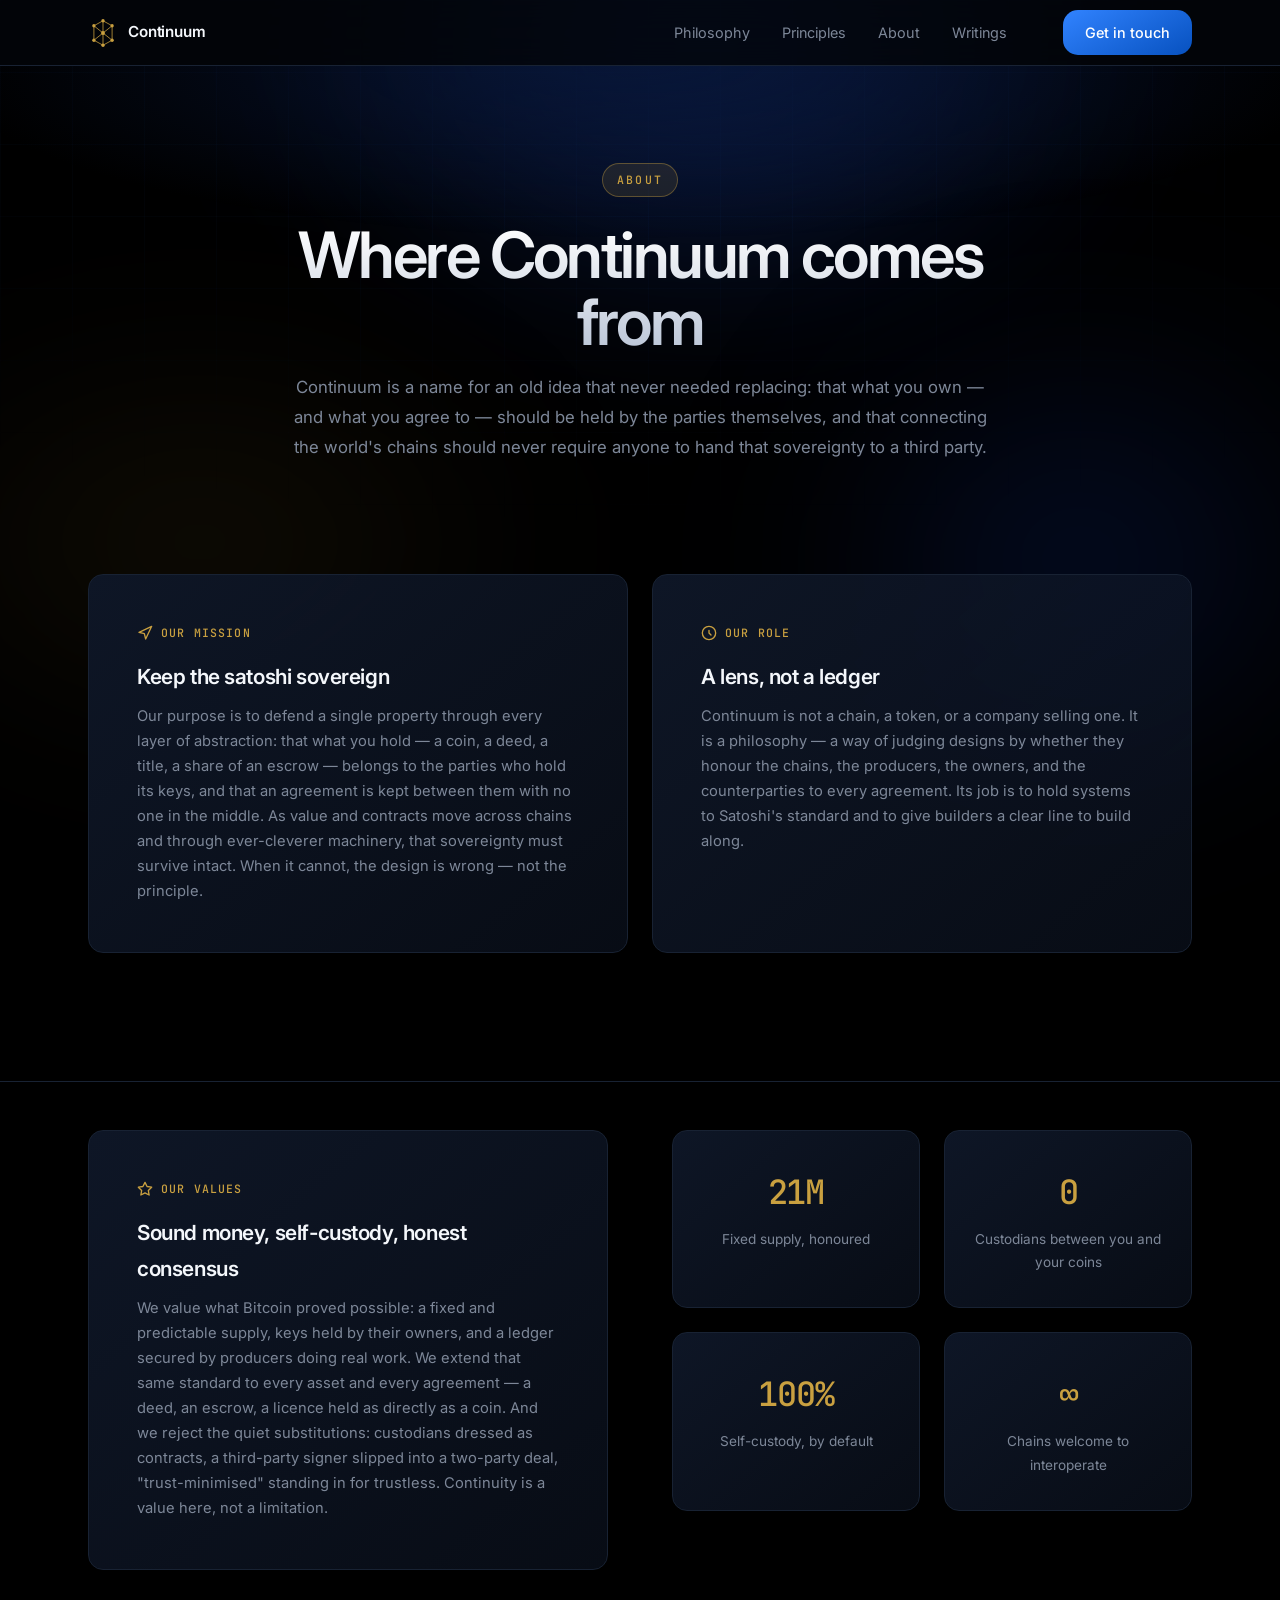
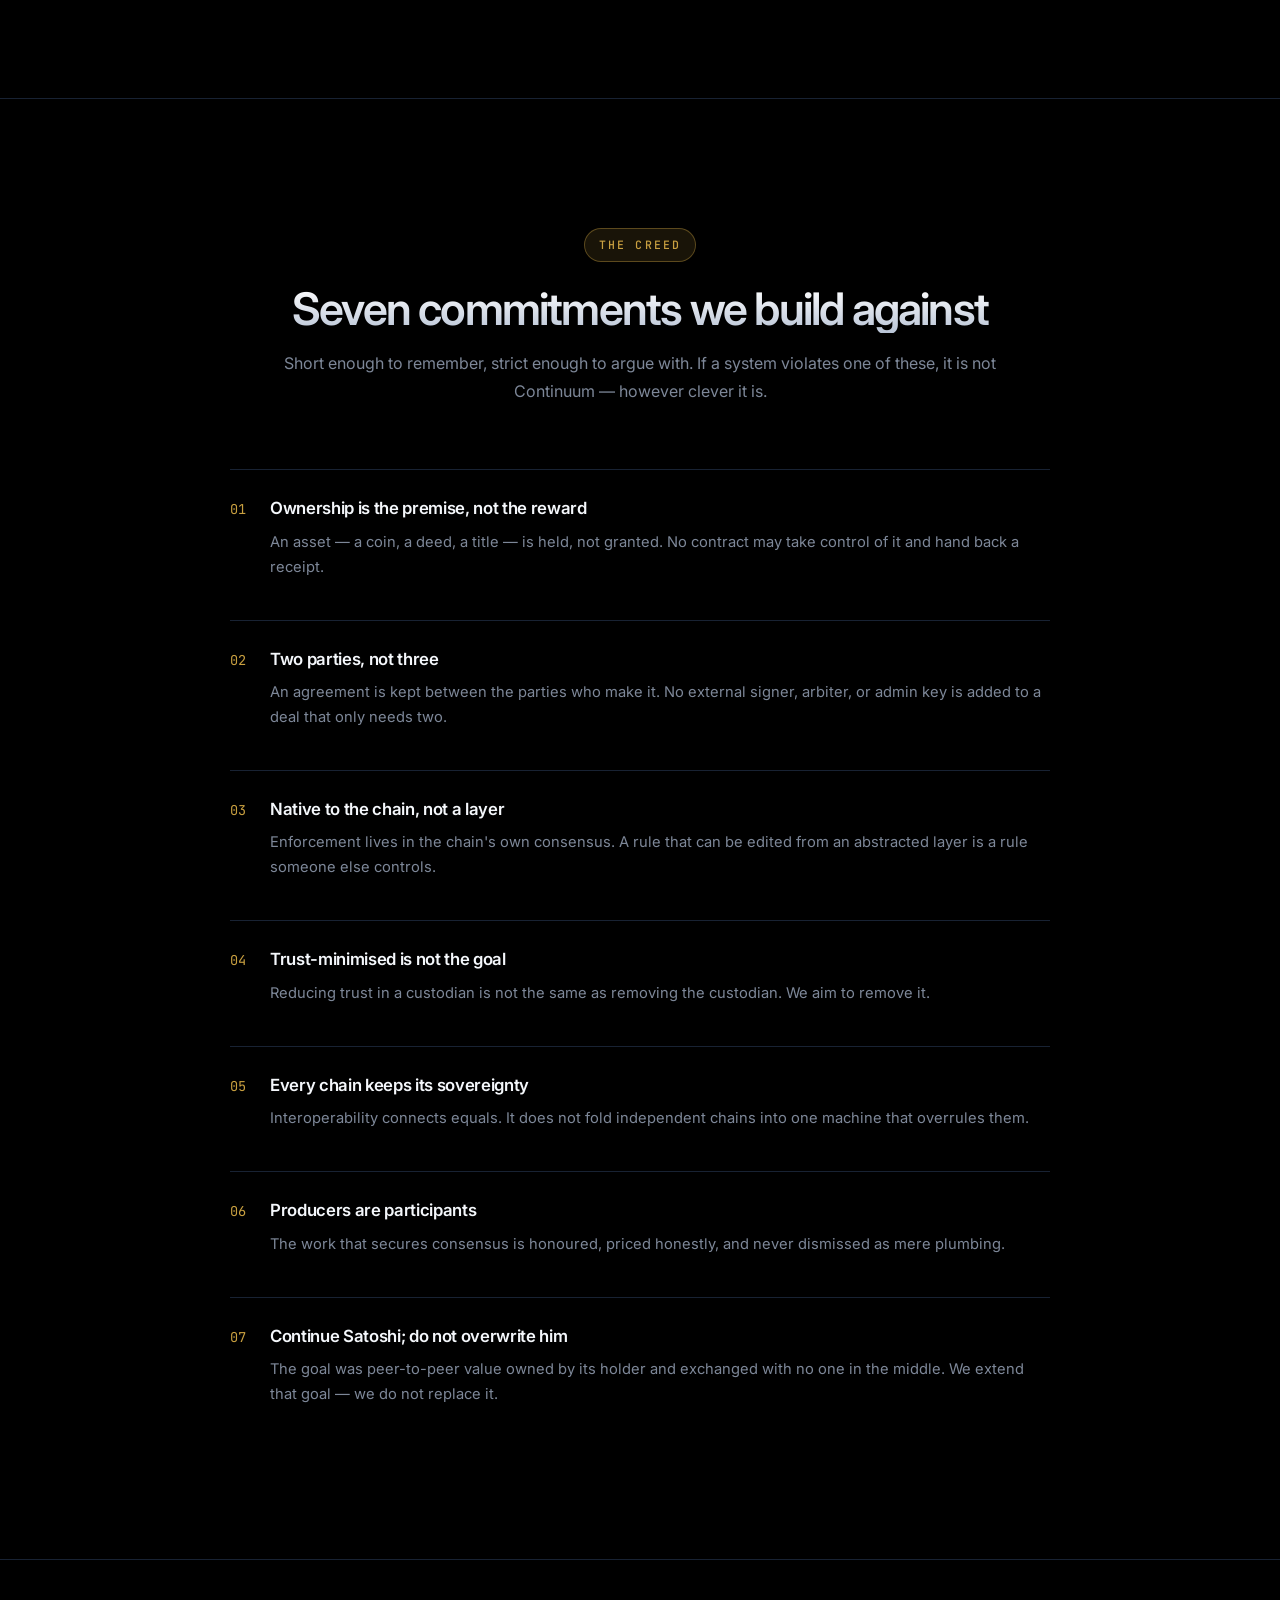
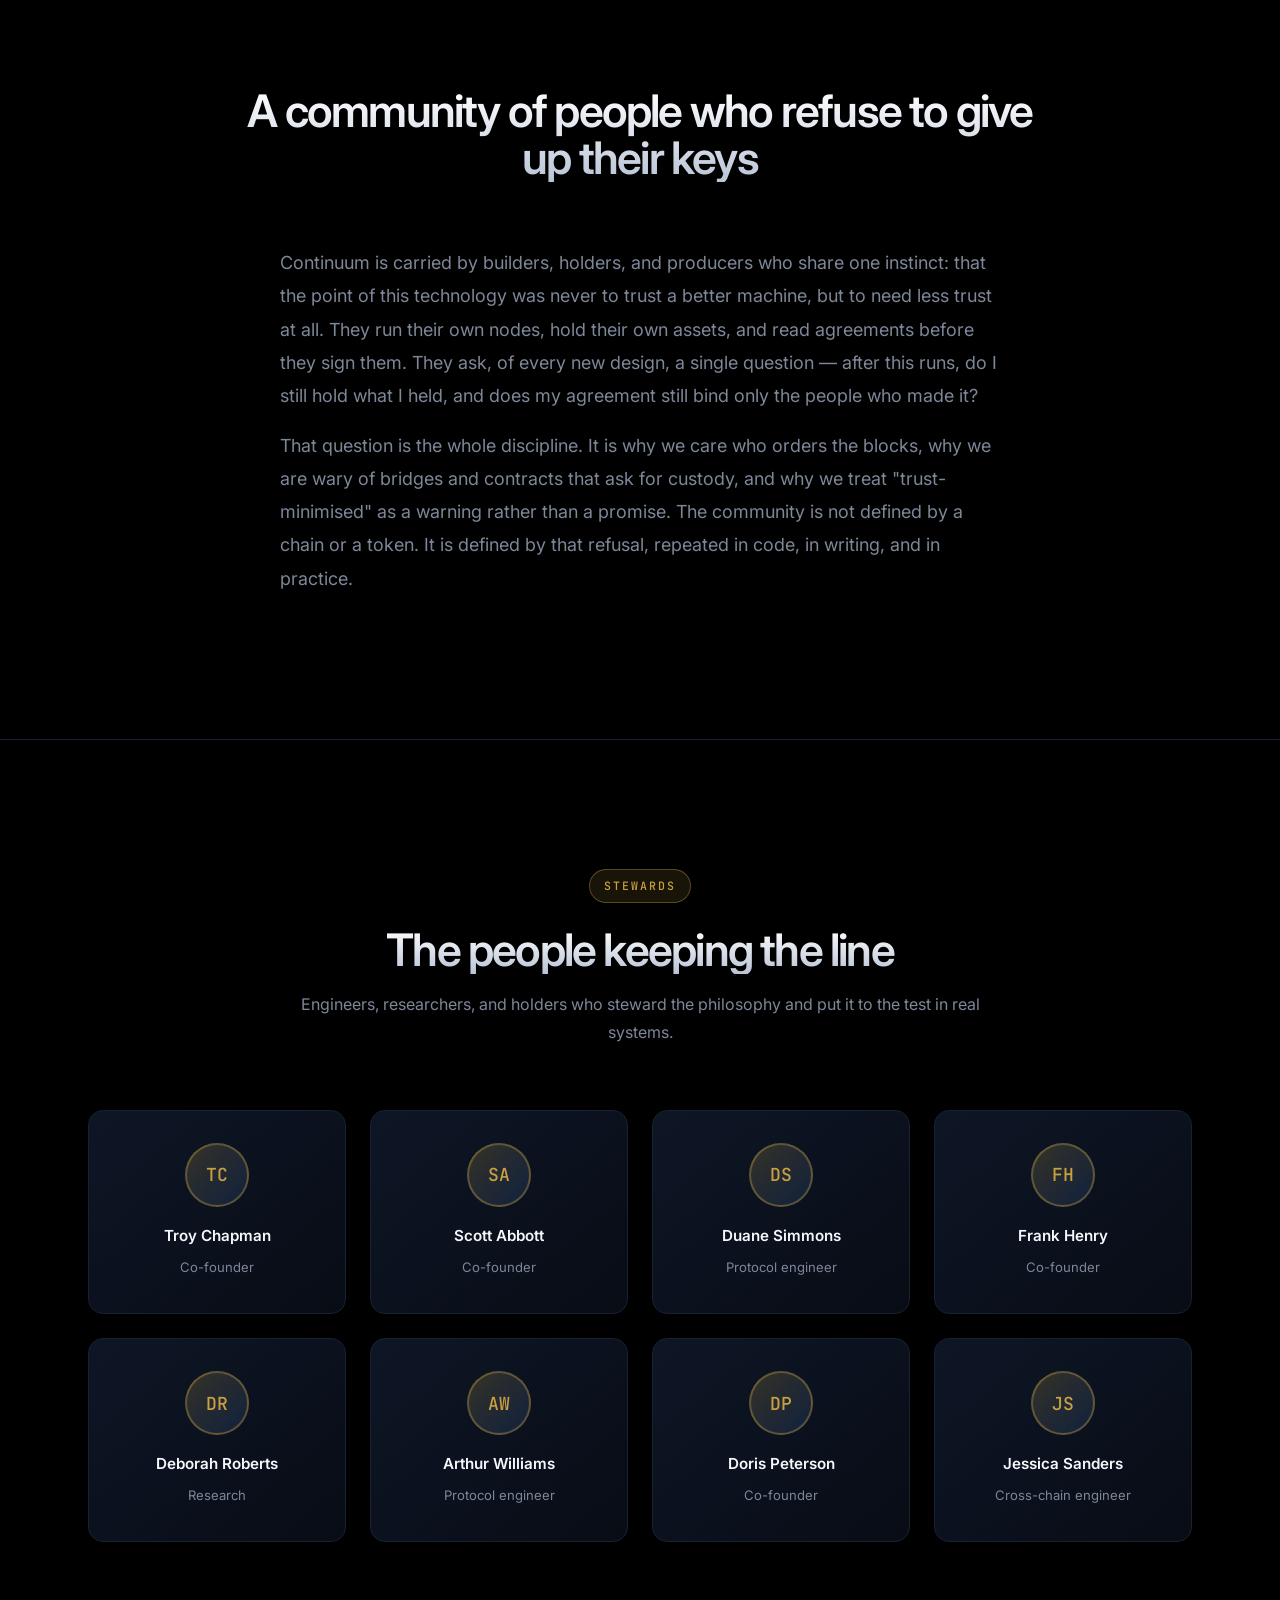
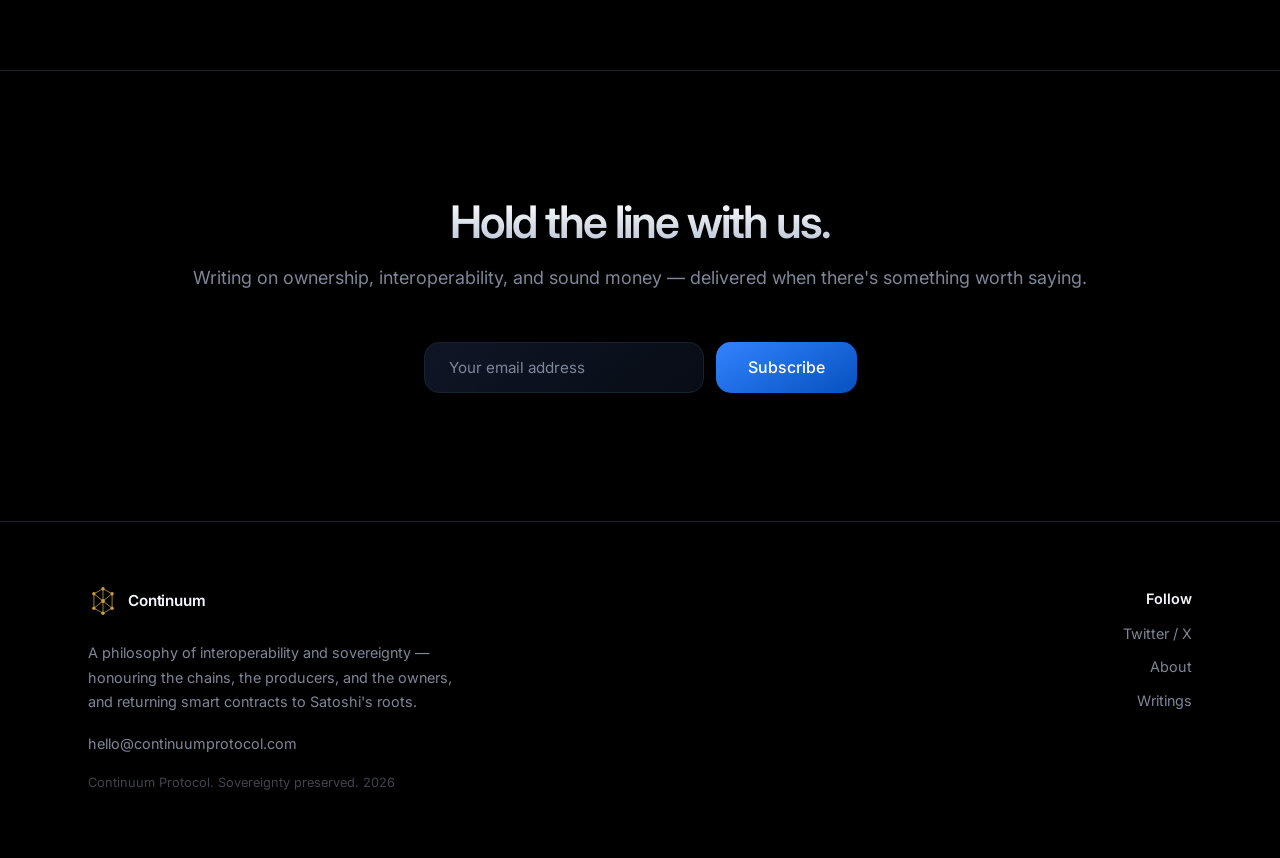
==== about.html @ 9b37e92e "Redesign Continuum Protocol site around the sovereignty/interoperability philosophy Modernized dark/" ====
<!DOCTYPE html>
<html lang="en">
<head>
  <meta charset="UTF-8" />
  <meta name="viewport" content="width=device-width, initial-scale=1.0" />
  <title>About — Continuum Protocol</title>
  <meta name="description" content="Where Continuum comes from: a return to Satoshi's roots, and a refusal to trade sovereignty for the convenience of the world computer." />
  <link rel="icon" type="image/svg+xml" href="images/logo.svg" />
  <link rel="stylesheet" href="css/style.css" />
</head>
<body>

<div class="backdrop" aria-hidden="true">
  <div class="backdrop__orb backdrop__orb--one"></div>
  <div class="backdrop__orb backdrop__orb--two"></div>
  <div class="backdrop__orb backdrop__orb--three"></div>
  <div class="backdrop__grid"></div>
</div>

<nav class="nav">
  <div class="nav__inner">
    <a href="index.html" class="brand">
      <img src="images/logo.svg" alt="Continuum" class="brand__mark" />
      <span>Continuum</span>
    </a>
    <div class="nav__links">
      <a href="index.html#philosophy" class="nav__link">Philosophy</a>
      <a href="index.html#principles" class="nav__link">Principles</a>
      <a href="about.html" class="nav__link">About</a>
      <a href="blog.html" class="nav__link">Writings</a>
    </div>
    <a href="https://us.bigin.online/org867920251/forms/continuum-protocol-contact-form" target="_blank" rel="noopener" class="button button--nav">Get in touch</a>
  </div>
</nav>

<main class="page">

  <!-- Page hero -->
  <section class="page-hero">
    <div class="page-hero__inner">
      <span class="eyebrow eyebrow--pill anim-fade-up">About</span>
      <h1 class="heading-xl anim-fade-up anim-delay-1">Where Continuum comes from</h1>
      <p class="lede anim-fade-up anim-delay-2">Continuum is a name for an old idea that never needed replacing: that what you own — and what you agree to — should be held by the parties themselves, and that connecting the world's chains should never require anyone to hand that sovereignty to a third party.</p>
    </div>
  </section>

  <!-- Mission & role -->
  <section class="section" style="padding-top: var(--space-6);">
    <div class="container">
      <div class="grid grid--2 reveal-stagger">

        <article class="card">
          <div class="card__eyebrow">
            <svg viewBox="0 0 24 24" fill="none" stroke="currentColor" stroke-width="2" stroke-linecap="round" stroke-linejoin="round">
              <polygon points="3 11 22 2 13 21 11 13 3 11"/>
            </svg>
            Our mission
          </div>
          <h3 class="card__title" style="font-size: 1.3rem;">Keep the satoshi sovereign</h3>
          <p class="card__text">Our purpose is to defend a single property through every layer of abstraction: that what you hold — a coin, a deed, a title, a share of an escrow — belongs to the parties who hold its keys, and that an agreement is kept between them with no one in the middle. As value and contracts move across chains and through ever-cleverer machinery, that sovereignty must survive intact. When it cannot, the design is wrong — not the principle.</p>
        </article>

        <article class="card">
          <div class="card__eyebrow">
            <svg viewBox="0 0 24 24" fill="none" stroke="currentColor" stroke-width="2" stroke-linecap="round" stroke-linejoin="round">
              <circle cx="12" cy="12" r="10"/><path d="M12 8v4l3 3"/>
            </svg>
            Our role
          </div>
          <h3 class="card__title" style="font-size: 1.3rem;">A lens, not a ledger</h3>
          <p class="card__text">Continuum is not a chain, a token, or a company selling one. It is a philosophy — a way of judging designs by whether they honour the chains, the producers, the owners, and the counterparties to every agreement. Its job is to hold systems to Satoshi's standard and to give builders a clear line to build along.</p>
        </article>

      </div>
    </div>
  </section>

  <!-- Values + honoured constants -->
  <section class="section" style="padding-top: var(--space-6);">
    <div class="container">
      <div class="split split--start reveal-stagger">

        <article class="card">
          <div class="card__eyebrow">
            <svg viewBox="0 0 24 24" fill="none" stroke="currentColor" stroke-width="2" stroke-linecap="round" stroke-linejoin="round">
              <path d="M12 2l3.09 6.26L22 9.27l-5 4.87 1.18 6.88L12 17.77l-6.18 3.25L7 14.14 2 9.27l6.91-1.01L12 2z"/>
            </svg>
            Our values
          </div>
          <h3 class="card__title" style="font-size: 1.3rem;">Sound money, self-custody, honest consensus</h3>
          <p class="card__text">We value what Bitcoin proved possible: a fixed and predictable supply, keys held by their owners, and a ledger secured by producers doing real work. We extend that same standard to every asset and every agreement — a deed, an escrow, a licence held as directly as a coin. And we reject the quiet substitutions: custodians dressed as contracts, a third-party signer slipped into a two-party deal, "trust-minimised" standing in for trustless. Continuity is a value here, not a limitation.</p>
        </article>

        <div class="stats">
          <div class="stat">
            <div class="stat__value">21M</div>
            <div class="stat__label">Fixed supply, honoured</div>
          </div>
          <div class="stat">
            <div class="stat__value">0</div>
            <div class="stat__label">Custodians between you and your coins</div>
          </div>
          <div class="stat">
            <div class="stat__value">100%</div>
            <div class="stat__label">Self-custody, by default</div>
          </div>
          <div class="stat">
            <div class="stat__value">&#8734;</div>
            <div class="stat__label">Chains welcome to interoperate</div>
          </div>
        </div>

      </div>
    </div>
  </section>

  <!-- The creed -->
  <section class="section">
    <div class="container">
      <div class="section-header reveal" style="max-width: 760px;">
        <span class="eyebrow eyebrow--pill">The creed</span>
        <h2 class="heading-lg">Seven commitments we build against</h2>
        <p>Short enough to remember, strict enough to argue with. If a system violates one of these, it is not Continuum — however clever it is.</p>
      </div>
      <div class="creed reveal-stagger" style="max-width: 820px; margin: 0 auto;">
        <div class="creed__item">
          <div>
            <h3>Ownership is the premise, not the reward</h3>
            <p>An asset — a coin, a deed, a title — is held, not granted. No contract may take control of it and hand back a receipt.</p>
          </div>
        </div>
        <div class="creed__item">
          <div>
            <h3>Two parties, not three</h3>
            <p>An agreement is kept between the parties who make it. No external signer, arbiter, or admin key is added to a deal that only needs two.</p>
          </div>
        </div>
        <div class="creed__item">
          <div>
            <h3>Native to the chain, not a layer</h3>
            <p>Enforcement lives in the chain's own consensus. A rule that can be edited from an abstracted layer is a rule someone else controls.</p>
          </div>
        </div>
        <div class="creed__item">
          <div>
            <h3>Trust-minimised is not the goal</h3>
            <p>Reducing trust in a custodian is not the same as removing the custodian. We aim to remove it.</p>
          </div>
        </div>
        <div class="creed__item">
          <div>
            <h3>Every chain keeps its sovereignty</h3>
            <p>Interoperability connects equals. It does not fold independent chains into one machine that overrules them.</p>
          </div>
        </div>
        <div class="creed__item">
          <div>
            <h3>Producers are participants</h3>
            <p>The work that secures consensus is honoured, priced honestly, and never dismissed as mere plumbing.</p>
          </div>
        </div>
        <div class="creed__item">
          <div>
            <h3>Continue Satoshi; do not overwrite him</h3>
            <p>The goal was peer-to-peer value owned by its holder and exchanged with no one in the middle. We extend that goal — we do not replace it.</p>
          </div>
        </div>
      </div>
    </div>
  </section>

  <!-- Community -->
  <section class="section">
    <div class="container">
      <div class="section-header reveal" style="max-width: 800px;">
        <h2 class="heading-lg">A community of people who refuse to give up their keys</h2>
      </div>
      <div class="prose reveal">
        <p>Continuum is carried by builders, holders, and producers who share one instinct: that the point of this technology was never to trust a better machine, but to need less trust at all. They run their own nodes, hold their own assets, and read agreements before they sign them. They ask, of every new design, a single question — after this runs, do I still hold what I held, and does my agreement still bind only the people who made it?</p>
        <p>That question is the whole discipline. It is why we care who orders the blocks, why we are wary of bridges and contracts that ask for custody, and why we treat "trust-minimised" as a warning rather than a promise. The community is not defined by a chain or a token. It is defined by that refusal, repeated in code, in writing, and in practice.</p>
      </div>
    </div>
  </section>

  <!-- Stewards -->
  <section class="section">
    <div class="container">
      <div class="section-header reveal">
        <span class="eyebrow eyebrow--pill">Stewards</span>
        <h2 class="heading-lg">The people keeping the line</h2>
        <p>Engineers, researchers, and holders who steward the philosophy and put it to the test in real systems.</p>
      </div>
      <div class="team reveal-stagger">

        <div class="team-card">
          <div class="team-card__avatar">TC</div>
          <h4>Troy Chapman</h4>
          <span class="role">Co-founder</span>
        </div>

        <div class="team-card">
          <div class="team-card__avatar">SA</div>
          <h4>Scott Abbott</h4>
          <span class="role">Co-founder</span>
        </div>

        <div class="team-card">
          <div class="team-card__avatar">DS</div>
          <h4>Duane Simmons</h4>
          <span class="role">Protocol engineer</span>
        </div>

        <div class="team-card">
          <div class="team-card__avatar">FH</div>
          <h4>Frank Henry</h4>
          <span class="role">Co-founder</span>
        </div>

        <div class="team-card">
          <div class="team-card__avatar">DR</div>
          <h4>Deborah Roberts</h4>
          <span class="role">Research</span>
        </div>

        <div class="team-card">
          <div class="team-card__avatar">AW</div>
          <h4>Arthur Williams</h4>
          <span class="role">Protocol engineer</span>
        </div>

        <div class="team-card">
          <div class="team-card__avatar">DP</div>
          <h4>Doris Peterson</h4>
          <span class="role">Co-founder</span>
        </div>

        <div class="team-card">
          <div class="team-card__avatar">JS</div>
          <h4>Jessica Sanders</h4>
          <span class="role">Cross-chain engineer</span>
        </div>

      </div>
    </div>
  </section>

  <!-- CTA -->
  <section class="section cta">
    <div class="container">
      <div class="reveal">
        <h2 class="heading-lg">Hold the line with us.</h2>
        <p class="cta__sub">Writing on ownership, interoperability, and sound money — delivered when there's something worth saying.</p>
        <form class="subscribe" action="https://us.bigin.online/org867920251/forms/continuum-protocol-contact-form" target="_blank" onsubmit="return false;">
          <input type="email" placeholder="Your email address" class="subscribe__input" aria-label="Email address" />
          <button type="submit" class="button button--primary">Subscribe</button>
        </form>
      </div>
    </div>
  </section>

</main>

<footer class="footer">
  <div class="container">
    <div class="footer__inner">
      <div>
        <a href="index.html" class="brand">
          <img src="images/logo.svg" alt="Continuum" class="brand__mark" />
          <span>Continuum</span>
        </a>
        <p class="footer__desc">A philosophy of interoperability and sovereignty — honouring the chains, the producers, and the owners, and returning smart contracts to Satoshi's roots.</p>
        <p class="footer__email"><a href="mailto:hello@continuumprotocol.com">hello@continuumprotocol.com</a></p>
        <p class="footer__copy">Continuum Protocol. Sovereignty preserved. 2026</p>
      </div>
      <div class="footer__social">
        <p class="footer__social-label">Follow</p>
        <div class="footer__social-links">
          <a href="https://x.com/ContinuumCEO" target="_blank" rel="noopener" class="footer__social-link">Twitter / X</a>
          <a href="about.html" class="footer__social-link">About</a>
          <a href="blog.html" class="footer__social-link">Writings</a>
        </div>
      </div>
    </div>
  </div>
</footer>

<script src="js/main.js"></script>
</body>
</html>
---- css/style.css ----
/* =============================================================================
   Continuum — a philosophy of interoperability and sovereignty
   -----------------------------------------------------------------------------
   Stylesheet organisation (read top to bottom):
     1. Design tokens        — the single source of truth for the visual system
     2. Base & reset         — element-level defaults
     3. Backdrop             — fixed aurora + grid layers
     4. Layout primitives    — container, section rhythm, reveal animation
     5. Typography helpers    — eyebrow, gradient headings, prose
     6. Components            — nav, buttons, cards, footer (composable + DRY)
     7. Page compositions     — home, about, writings, essay
     8. Responsive overrides  — narrow-viewport adjustments
   The cards across the site share one base component (`.card`) and differ only
   by modifier, so spacing, borders and hover behaviour stay consistent.
============================================================================= */

@import url('https://fonts.googleapis.com/css2?family=Inter:wght@300;400;500;600;700;800&family=JetBrains+Mono:wght@400;500&display=swap');

/* ── 1. Design tokens ─────────────────────────────────────────────────────── */
:root {
  /* Palette — a black/blue base with a gold "sovereignty" accent drawn from
     the logo. Blue = the open network; gold = the sovereign coin. */
  --color-void:            #000000;
  --color-ink:             #05070c;
  --color-surface:         #0e1626;
  --color-surface-2:       rgba(14, 22, 38, 0.55);
  --color-surface-3:       rgba(14, 22, 38, 0.28);

  --color-text:            #f4f7fb;
  --color-text-muted:      #7d8798;
  --color-text-faint:      rgba(125, 135, 152, 0.5);

  --color-blue:            #3183ff;
  --color-blue-deep:       #0751bf;
  --color-blue-bright:     #5b9dff;
  --color-blue-border:     rgba(49, 131, 255, 0.35);
  --color-blue-glow:       rgba(49, 131, 255, 0.22);

  --color-gold:            #c9a040;
  --color-gold-bright:     #e6c56a;
  --color-gold-soft:       rgba(201, 160, 64, 0.12);
  --color-gold-border:     rgba(201, 160, 64, 0.38);

  --color-border:          #182233;
  --color-border-hover:    rgba(49, 131, 255, 0.28);

  /* Gradients — reused rather than re-declared per component. */
  --gradient-accent:  linear-gradient(150deg, var(--color-blue), var(--color-blue-deep));
  --gradient-surface: linear-gradient(140deg, var(--color-surface), var(--color-surface-2));
  --gradient-heading: linear-gradient(180deg, #ffffff 0%, #b9c4d6 100%);

  /* Typography */
  --font-sans: 'Inter', system-ui, -apple-system, sans-serif;
  --font-mono: 'JetBrains Mono', ui-monospace, 'SFMono-Regular', monospace;

  /* Spacing scale (8px base) — use these instead of ad-hoc pixel values. */
  --space-1: 8px;
  --space-2: 16px;
  --space-3: 24px;
  --space-4: 32px;
  --space-6: 48px;
  --space-8: 64px;
  --space-12: 96px;
  --space-16: 128px;

  /* Radii */
  --radius: 15px;
  --radius-sm: 10px;
  --radius-pill: 100px;

  /* Structure */
  --layout-max: 1200px;
  --nav-height: 66px;

  /* Motion */
  --ease: cubic-bezier(0.25, 0.46, 0.45, 0.94);
  --transition: 0.4s var(--ease);
}

/* ── 2. Base & reset ──────────────────────────────────────────────────────── */
*,
*::before,
*::after {
  box-sizing: border-box;
  margin: 0;
  padding: 0;
}

html {
  scroll-behavior: smooth;
}

body {
  min-height: 100vh;
  background: var(--color-void);
  color: var(--color-text);
  font-family: var(--font-sans);
  font-size: 18px;
  line-height: 1.75;
  -webkit-font-smoothing: antialiased;
}

a {
  color: inherit;
  text-decoration: none;
}

img {
  display: block;
  max-width: 100%;
}

::selection {
  background: var(--color-gold-soft);
  color: var(--color-gold-bright);
}

:focus-visible {
  outline: 2px solid var(--color-gold);
  outline-offset: 3px;
  border-radius: 4px;
}

/* ── 3. Backdrop ──────────────────────────────────────────────────────────── */
.backdrop {
  position: fixed;
  inset: 0;
  z-index: 0;
  overflow: hidden;
  pointer-events: none;
}

.backdrop__orb {
  position: absolute;
  border-radius: 50%;
  filter: blur(90px);
}

.backdrop__orb--one {
  top: -250px;
  left: 20%;
  width: 900px;
  height: 600px;
  background: radial-gradient(ellipse, rgba(22, 60, 160, 0.5) 0%, transparent 68%);
  animation: orb-drift-a 22s ease-in-out infinite;
}

.backdrop__orb--two {
  right: -100px;
  bottom: 10%;
  width: 600px;
  height: 500px;
  background: radial-gradient(ellipse, rgba(10, 35, 110, 0.38) 0%, transparent 70%);
  animation: orb-drift-b 28s ease-in-out infinite;
}

.backdrop__orb--three {
  top: 38%;
  left: -150px;
  width: 700px;
  height: 400px;
  background: radial-gradient(ellipse, rgba(120, 92, 30, 0.16) 0%, transparent 72%);
  animation: orb-drift-c 19s ease-in-out infinite;
}

.backdrop__grid {
  position: absolute;
  inset: 0;
  background-image:
    linear-gradient(rgba(49, 131, 255, 0.03) 1px, transparent 1px),
    linear-gradient(90deg, rgba(49, 131, 255, 0.03) 1px, transparent 1px);
  background-size: 72px 72px;
  mask-image: radial-gradient(ellipse 100% 60% at 50% 0%, #000 40%, transparent 100%);
}

@keyframes orb-drift-a {
  0%, 100% { transform: translate(0, 0) scale(1); }
  33%      { transform: translate(-6%, 10%) scale(1.12); }
  66%      { transform: translate(8%, -6%) scale(0.9); }
}

@keyframes orb-drift-b {
  0%, 100% { transform: translate(0, 0) scale(1); }
  40%      { transform: translate(6%, -10%) scale(1.18); }
  70%      { transform: translate(-8%, 6%) scale(0.88); }
}

@keyframes orb-drift-c {
  0%, 100% { transform: translate(0, 0) scale(1); }
  50%      { transform: translate(12%, 6%) scale(1.1); }
}

/* ── 4. Layout primitives ─────────────────────────────────────────────────── */
.page {
  position: relative;
  z-index: 1;
  padding-top: var(--nav-height);
}

.container {
  max-width: var(--layout-max);
  margin: 0 auto;
  padding: 0 var(--space-6);
}

.section {
  padding: var(--space-16) 0;
}

.section + .section {
  border-top: 1px solid var(--color-border);
}

.section-header {
  max-width: 720px;
  margin: 0 auto var(--space-8);
  text-align: center;
}

.section-header p {
  margin-top: var(--space-2);
  color: var(--color-text-muted);
  font-size: 1rem;
}

/* Scroll reveal — the base state hides content; JS adds `is-visible`. */
.reveal,
.reveal-stagger > * {
  transition: opacity 0.55s ease-out, transform 0.55s ease-out;
}

.reveal:not(.is-visible),
.reveal-stagger > *:not(.is-visible) {
  opacity: 0;
  transform: translateY(18px);
}

.reveal.is-visible,
.reveal-stagger > *.is-visible {
  opacity: 1;
  transform: none;
}

/* ── 5. Typography helpers ────────────────────────────────────────────────── */
.eyebrow {
  display: inline-block;
  margin-bottom: var(--space-3);
  font-family: var(--font-mono);
  font-size: 0.72rem;
  font-weight: 500;
  letter-spacing: 0.18em;
  text-transform: uppercase;
  color: var(--color-gold);
}

.eyebrow--pill {
  padding: 6px 14px;
  border: 1px solid var(--color-gold-border);
  border-radius: var(--radius-pill);
  background: var(--color-gold-soft);
}

.heading-xl,
.heading-lg {
  font-weight: 600;
  letter-spacing: -0.04em;
  line-height: 1.05;
  background: var(--gradient-heading);
  -webkit-background-clip: text;
  background-clip: text;
  color: transparent;
}

.heading-xl { font-size: clamp(2.6rem, 5vw, 4.4rem); }
.heading-lg { font-size: clamp(2rem, 3.5vw, 3rem); }

/* A gold emphasis for a single sovereign word inside a heading. */
.text-gold {
  background: linear-gradient(180deg, var(--color-gold-bright), var(--color-gold));
  -webkit-background-clip: text;
  background-clip: text;
  color: transparent;
}

.lede {
  color: var(--color-text-muted);
  font-size: 1.05rem;
  line-height: 1.8;
}

/* ── 6. Components ────────────────────────────────────────────────────────── */

/* 6.1 Navigation */
.nav {
  position: fixed;
  inset: 0 0 auto 0;
  z-index: 100;
  height: var(--nav-height);
  background: rgba(3, 5, 10, 0.8);
  backdrop-filter: blur(20px);
  -webkit-backdrop-filter: blur(20px);
  border-bottom: 1px solid var(--color-border);
}

.nav__inner {
  display: flex;
  align-items: center;
  justify-content: space-between;
  gap: var(--space-4);
  max-width: var(--layout-max);
  height: 100%;
  margin: 0 auto;
  padding: 0 var(--space-6);
}

.brand {
  display: inline-flex;
  align-items: center;
  gap: 10px;
  font-weight: 600;
  font-size: 0.95rem;
  letter-spacing: -0.01em;
  color: var(--color-text);
}

.brand__mark {
  width: 30px;
  height: 30px;
  flex-shrink: 0;
  object-fit: contain;
}

.nav__links {
  display: flex;
  align-items: center;
  gap: var(--space-4);
  margin-left: auto;
  margin-right: var(--space-3);
}

.nav__link {
  font-size: 0.9rem;
  color: var(--color-text-muted);
  transition: color var(--transition);
}

.nav__link:hover {
  color: var(--color-text);
}

/* 6.2 Buttons — one base, two accent variants. */
.button {
  display: inline-flex;
  align-items: center;
  gap: 8px;
  border: none;
  border-radius: var(--radius);
  font-family: var(--font-sans);
  font-weight: 500;
  cursor: pointer;
  transition: transform var(--transition), box-shadow var(--transition);
}

.button:hover {
  transform: scale(0.96);
}

.button--primary {
  padding: 15px 32px;
  font-size: 1rem;
  color: #fff;
  background: var(--gradient-accent);
}

.button--primary:hover {
  box-shadow: 0 12px 36px var(--color-blue-glow);
}

.button--nav {
  padding: 10px 22px;
  font-size: 0.9rem;
  color: #fff;
  background: var(--gradient-accent);
}

.button--ghost {
  padding: 15px 30px;
  font-size: 1rem;
  color: var(--color-text);
  background: transparent;
  border: 1px solid var(--color-gold-border);
}

.button--ghost:hover {
  background: var(--color-gold-soft);
}

/* 6.3 Card — the shared surface used by every content tile. */
.card {
  padding: var(--space-6);
  background: var(--gradient-surface);
  border: 1px solid var(--color-border);
  border-radius: var(--radius);
  transition: transform var(--transition), border-color var(--transition);
}

.card--hover:hover {
  transform: translateY(-3px);
  border-color: var(--color-border-hover);
}

.card--gold:hover {
  border-color: var(--color-gold-border);
}

.card__title {
  margin-bottom: var(--space-1);
  font-size: 1.1rem;
  font-weight: 600;
  letter-spacing: -0.02em;
}

.card__text {
  color: var(--color-text-muted);
  font-size: 0.92rem;
  line-height: 1.7;
}

/* Small labelled icon used on cards. */
.card__icon {
  display: flex;
  align-items: center;
  justify-content: center;
  width: 46px;
  height: 46px;
  margin-bottom: var(--space-3);
  border-radius: var(--radius-sm);
  background: var(--color-gold-soft);
  border: 1px solid var(--color-gold-border);
  color: var(--color-gold);
}

.card__icon svg {
  width: 21px;
  height: 21px;
}

.card__eyebrow {
  display: flex;
  align-items: center;
  gap: 8px;
  margin-bottom: var(--space-2);
  font-family: var(--font-mono);
  font-size: 0.72rem;
  font-weight: 500;
  letter-spacing: 0.1em;
  text-transform: uppercase;
  color: var(--color-gold);
}

.card__eyebrow svg {
  width: 16px;
  height: 16px;
}

/* 6.4 Footer */
.footer {
  position: relative;
  z-index: 1;
  padding: var(--space-8) 0;
  border-top: 1px solid var(--color-border);
}

.footer__inner {
  display: flex;
  flex-wrap: wrap;
  align-items: flex-start;
  justify-content: space-between;
  gap: var(--space-4);
}

.footer__desc {
  max-width: 380px;
  margin-top: var(--space-2);
  color: var(--color-text-muted);
  font-size: 0.9rem;
  line-height: 1.7;
}

.footer__email {
  margin-top: var(--space-2);
  font-size: 0.9rem;
}

.footer__email a {
  color: var(--color-text-muted);
  transition: color var(--transition);
}

.footer__email a:hover {
  color: var(--color-gold);
}

.footer__copy {
  margin-top: var(--space-2);
  font-size: 0.8rem;
  color: var(--color-text-faint);
}

.footer__social {
  display: flex;
  flex-direction: column;
  align-items: flex-end;
  gap: 10px;
}

.footer__social-label {
  font-size: 0.9rem;
  font-weight: 600;
}

.footer__social-links {
  display: flex;
  flex-direction: column;
  align-items: flex-end;
  gap: 8px;
}

.footer__social-link {
  font-size: 0.9rem;
  color: var(--color-text-muted);
  transition: color var(--transition);
}

.footer__social-link:hover {
  color: var(--color-text);
}

/* ── 7. Page compositions ─────────────────────────────────────────────────── */

/* 7.1 Shared hero glow (home + interior page heroes). */
.hero,
.page-hero {
  position: relative;
  overflow: hidden;
}

.hero::before,
.page-hero::before {
  content: '';
  position: absolute;
  inset: 0;
  background: radial-gradient(ellipse 80% 55% at 50% 0%, rgba(8, 22, 55, 0.85) 0%, transparent 68%);
  pointer-events: none;
}

/* 7.2 Home hero */
.hero {
  display: flex;
  justify-content: center;
  padding: var(--space-12) var(--space-6) var(--space-16);
}

.hero__split {
  display: flex;
  align-items: center;
  justify-content: space-between;
  gap: var(--space-8);
  width: 100%;
  max-width: var(--layout-max);
  position: relative;
  z-index: 1;
}

.hero__content {
  max-width: 580px;
}

.hero__title {
  margin-bottom: var(--space-3);
}

.hero__lede {
  max-width: 500px;
  margin-bottom: var(--space-6);
}

.hero__actions {
  display: flex;
  flex-wrap: wrap;
  gap: var(--space-2);
}

.hero__visual {
  flex-shrink: 0;
  display: flex;
  justify-content: center;
  animation: fade-up 0.7s ease-out 0.3s both, float 7s ease-in-out 1s infinite;
}

/* 7.3 Geometric panel motif (hero + essay thumbnails). */
.geo {
  position: relative;
}

.geo__panel {
  position: absolute;
  border-radius: 8px;
}

.geo__glow {
  position: absolute;
  border-radius: 50%;
  background: rgba(37, 99, 235, 0.28);
  filter: blur(52px);
}

.geo--hero {
  width: 560px;
  height: 420px;
}

.geo--hero .geo__panel {
  will-change: transform;
}

.geo--hero .geo__panel:nth-child(1) {
  top: 95px;
  left: 20px;
  width: 310px;
  height: 240px;
  background: rgba(18, 42, 110, 0.4);
  transform: rotate(-18deg);
}

.geo--hero .geo__panel:nth-child(2) {
  top: 68px;
  left: 110px;
  width: 330px;
  height: 255px;
  background: rgba(30, 70, 180, 0.62);
  transform: rotate(-3deg);
}

.geo--hero .geo__panel:nth-child(3) {
  top: 46px;
  left: 218px;
  width: 305px;
  height: 236px;
  /* The front-most panel carries the gold accent — the sovereign layer. */
  background: linear-gradient(135deg, rgba(45, 110, 240, 0.9), rgba(201, 160, 64, 0.55));
  transform: rotate(12deg);
}

.geo--hero .geo__glow {
  bottom: 16px;
  left: 50%;
  width: 380px;
  height: 100px;
  transform: translateX(-50%);
  filter: blur(70px);
}

.geo--thumb {
  width: 160px;
  height: 122px;
}

.geo--thumb .geo__panel:nth-child(1) {
  top: 26px;
  left: 6px;
  width: 88px;
  height: 68px;
  background: rgba(18, 42, 110, 0.4);
  transform: rotate(-18deg);
}

.geo--thumb .geo__panel:nth-child(2) {
  top: 18px;
  left: 32px;
  width: 93px;
  height: 72px;
  background: rgba(30, 70, 180, 0.62);
  transform: rotate(-3deg);
}

.geo--thumb .geo__panel:nth-child(3) {
  top: 13px;
  left: 64px;
  width: 86px;
  height: 67px;
  background: linear-gradient(135deg, rgba(45, 110, 240, 0.9), rgba(201, 160, 64, 0.55));
  transform: rotate(12deg);
}

.geo--thumb .geo__glow {
  bottom: 4px;
  left: 50%;
  width: 100px;
  height: 28px;
  transform: translateX(-50%);
  filter: blur(24px);
}

/* 7.4 Grid layouts (composed from `.card`s). */
.grid {
  display: grid;
  gap: var(--space-3);
}

.grid--3 { grid-template-columns: repeat(3, 1fr); }
.grid--2 { grid-template-columns: repeat(2, 1fr); }

.split {
  display: grid;
  grid-template-columns: 1fr 1fr;
  gap: var(--space-8);
  align-items: center;
}

.split--start {
  align-items: start;
}

.stack {
  display: flex;
  flex-direction: column;
  gap: var(--space-3);
}

/* 7.5 Two-visions manifesto (Satoshi vs the world-computer ethic). */
.contrast {
  display: grid;
  grid-template-columns: 1fr 1fr;
  gap: var(--space-3);
}

.contrast__pane {
  padding: var(--space-6);
  border: 1px solid var(--color-border);
  border-radius: var(--radius);
}

.contrast__pane--reject {
  background: var(--color-surface-3);
}

.contrast__pane--embrace {
  background: linear-gradient(140deg, rgba(201, 160, 64, 0.08), var(--color-surface-2));
  border-color: var(--color-gold-border);
}

.contrast__tag {
  font-family: var(--font-mono);
  font-size: 0.72rem;
  letter-spacing: 0.14em;
  text-transform: uppercase;
  color: var(--color-text-muted);
}

.contrast__pane--embrace .contrast__tag {
  color: var(--color-gold);
}

.contrast__pane h3 {
  margin: var(--space-2) 0 var(--space-3);
  font-size: 1.35rem;
  font-weight: 600;
  letter-spacing: -0.02em;
}

.contrast__pane p {
  color: var(--color-text-muted);
  font-size: 0.95rem;
  line-height: 1.75;
}

/* 7.6 Creed list (numbered tenets on the About page). */
.creed {
  display: grid;
  gap: var(--space-2);
  counter-reset: creed;
}

.creed__item {
  display: grid;
  grid-template-columns: auto 1fr;
  gap: var(--space-3);
  align-items: baseline;
  padding: var(--space-3) 0;
  border-top: 1px solid var(--color-border);
}

.creed__item::before {
  counter-increment: creed;
  content: counter(creed, decimal-leading-zero);
  font-family: var(--font-mono);
  font-size: 0.85rem;
  color: var(--color-gold);
}

.creed__item h3 {
  font-size: 1.05rem;
  font-weight: 600;
  letter-spacing: -0.02em;
}

.creed__item p {
  margin-top: 6px;
  color: var(--color-text-muted);
  font-size: 0.92rem;
  line-height: 1.7;
}

/* 7.7 Solutions band with floating slabs. */
.solutions {
  position: relative;
  overflow: hidden;
}

.solutions__text {
  max-width: 500px;
}

.solutions__text h2 {
  margin-bottom: var(--space-3);
}

.solutions__text p {
  margin-bottom: var(--space-3);
  color: var(--color-text-muted);
}

.solutions__link {
  color: var(--color-gold);
  font-weight: 500;
  text-decoration: underline;
  text-underline-offset: 4px;
  transition: color var(--transition);
}

.solutions__link:hover {
  color: var(--color-gold-bright);
}

.solutions__slabs {
  position: absolute;
  top: 0;
  right: -60px;
  bottom: 0;
  width: 640px;
  pointer-events: none;
}

.solutions__slab {
  position: absolute;
  top: 50%;
  border-radius: 14px;
}

.solutions__slab:nth-child(1) {
  right: 220px;
  width: 360px;
  height: 520px;
  transform: translateY(-50%) rotate(-6deg);
  background: rgba(15, 35, 95, 0.45);
}

.solutions__slab:nth-child(2) {
  right: 80px;
  width: 360px;
  height: 520px;
  transform: translateY(-50%) rotate(-1deg);
  background: rgba(28, 65, 170, 0.68);
}

.solutions__slab:nth-child(3) {
  right: -60px;
  width: 340px;
  height: 500px;
  transform: translateY(-50%) rotate(5deg);
  background: linear-gradient(160deg, rgba(45, 110, 240, 0.9), rgba(201, 160, 64, 0.5));
}

/* 7.8 Stats + team (About). */
.stats {
  display: grid;
  grid-template-columns: 1fr 1fr;
  gap: var(--space-3);
}

.stat {
  padding: var(--space-4) var(--space-3);
  text-align: center;
  background: var(--gradient-surface);
  border: 1px solid var(--color-border);
  border-radius: var(--radius);
}

.stat__value {
  font-family: var(--font-mono);
  font-size: 2.1rem;
  font-weight: 500;
  letter-spacing: -0.03em;
  color: var(--color-gold);
}

.stat__label {
  margin-top: 6px;
  font-size: 0.85rem;
  color: var(--color-text-muted);
}

.team {
  display: grid;
  grid-template-columns: repeat(4, 1fr);
  gap: var(--space-3);
  margin-top: var(--space-8);
}

.team-card {
  padding: var(--space-4) var(--space-2);
  text-align: center;
  background: var(--gradient-surface);
  border: 1px solid var(--color-border);
  border-radius: var(--radius);
  transition: border-color var(--transition);
}

.team-card:hover {
  border-color: var(--color-gold-border);
}

.team-card__avatar {
  display: flex;
  align-items: center;
  justify-content: center;
  width: 64px;
  height: 64px;
  margin: 0 auto var(--space-2);
  border-radius: 50%;
  background: linear-gradient(135deg, rgba(201, 160, 64, 0.22), rgba(49, 131, 255, 0.14));
  border: 2px solid var(--color-gold-border);
  font-family: var(--font-mono);
  font-weight: 500;
  color: var(--color-gold);
}

.team-card h4 {
  font-size: 0.95rem;
  font-weight: 600;
}

.team-card .role {
  font-size: 0.82rem;
  color: var(--color-text-muted);
}

/* 7.9 Community prose block. */
.prose {
  max-width: 720px;
  margin: 0 auto;
}

.prose p {
  margin-bottom: var(--space-2);
  color: var(--color-text-muted);
  line-height: 1.85;
}

/* 7.10 Writings (blog) list. */
.writings {
  display: grid;
  grid-template-columns: repeat(2, 1fr);
  gap: var(--space-3);
}

.writing-card {
  overflow: hidden;
  background: var(--gradient-surface);
  border: 1px solid var(--color-border);
  border-radius: var(--radius);
  transition: transform var(--transition), border-color var(--transition);
}

.writing-card:hover {
  transform: translateY(-4px);
  border-color: var(--color-gold-border);
}

.writing-card__thumb {
  display: flex;
  align-items: center;
  justify-content: center;
  aspect-ratio: 16 / 9;
  background: var(--color-surface);
  overflow: hidden;
}

.writing-card__thumb img {
  width: 100%;
  height: 100%;
  object-fit: cover;
}

.writing-card__body {
  padding: var(--space-4);
}

.writing-card__date {
  font-family: var(--font-mono);
  font-size: 0.72rem;
  letter-spacing: 0.08em;
  text-transform: uppercase;
  color: var(--color-text-muted);
}

.writing-card__title {
  margin-top: var(--space-1);
  font-size: 1.15rem;
  font-weight: 600;
  line-height: 1.4;
  letter-spacing: -0.02em;
}

/* 7.11 Essay (single post). */
.essay-header {
  position: relative;
  overflow: hidden;
  padding: var(--space-8) var(--space-6) var(--space-6);
}

.essay-header::before {
  content: '';
  position: absolute;
  inset: 0;
  background: radial-gradient(ellipse 70% 55% at 50% 0%, rgba(8, 22, 55, 0.8) 0%, transparent 68%);
  pointer-events: none;
}

.essay-header__inner {
  position: relative;
  z-index: 1;
  max-width: 820px;
  margin: 0 auto;
}

.essay-header h1 {
  max-width: 780px;
  font-size: clamp(2rem, 4vw, 3.4rem);
  font-weight: 600;
  letter-spacing: -0.04em;
  line-height: 1.08;
}

.essay-figure {
  max-width: 1000px;
  margin: 0 auto var(--space-8);
  padding: 0 var(--space-6);
}

.essay-figure__frame {
  overflow: hidden;
  border-radius: var(--radius);
  background: var(--color-surface);
}

.essay-body {
  max-width: 720px;
  margin: 0 auto;
  padding: 0 var(--space-6) var(--space-12);
}

.essay-body p {
  margin-bottom: var(--space-3);
  color: var(--color-text-muted);
  line-height: 1.85;
}

.essay-body h2 {
  margin: var(--space-6) 0 var(--space-2);
  font-size: 1.5rem;
  font-weight: 600;
  letter-spacing: -0.03em;
  color: var(--color-text);
}

.essay-body h3 {
  margin: var(--space-4) 0 var(--space-2);
  font-size: 1.2rem;
  font-weight: 600;
  color: var(--color-text);
}

.essay-body blockquote {
  margin: var(--space-4) 0;
  padding: var(--space-2) var(--space-3);
  background: var(--color-gold-soft);
  border-left: 3px solid var(--color-gold);
  border-radius: 0 var(--radius) var(--radius) 0;
}

.essay-body blockquote p {
  margin: 0;
  color: var(--color-text);
  font-style: italic;
  font-size: 1.05rem;
}

.essay-body ul {
  margin: var(--space-2) 0 var(--space-3);
  list-style: none;
  display: flex;
  flex-direction: column;
  gap: var(--space-1);
}

.essay-body li {
  display: flex;
  gap: 12px;
  color: var(--color-text-muted);
  line-height: 1.7;
}

.essay-body li::before {
  content: '';
  flex-shrink: 0;
  width: 6px;
  height: 6px;
  margin-top: 11px;
  border-radius: 50%;
  background: var(--color-gold);
}

/* 7.12 Interior page hero (About / Writings). */
.page-hero {
  padding: var(--space-12) var(--space-6) var(--space-8);
  text-align: center;
}

.page-hero__inner {
  position: relative;
  z-index: 1;
  max-width: 720px;
  margin: 0 auto;
}

.page-hero h1 {
  margin-bottom: var(--space-2);
  font-size: clamp(2.2rem, 5vw, 4rem);
}

/* 7.13 CTA / subscribe. */
.cta {
  padding: var(--space-16) 0;
  text-align: center;
}

.cta h2 {
  max-width: 640px;
  margin: 0 auto var(--space-2);
}

.cta__sub {
  margin-bottom: var(--space-6);
  color: var(--color-text-muted);
}

.subscribe {
  display: inline-flex;
  flex-wrap: wrap;
  justify-content: center;
  gap: 12px;
}

.subscribe__input {
  width: 280px;
  padding: 15px 24px;
  background: var(--gradient-surface);
  border: 1px solid var(--color-border);
  border-radius: var(--radius);
  font-family: var(--font-sans);
  font-size: 0.95rem;
  color: var(--color-text);
  outline: none;
  transition: border-color var(--transition);
}

.subscribe__input::placeholder {
  color: var(--color-text-muted);
}

.subscribe__input:focus {
  border-color: var(--color-gold-border);
}

/* ── Shared keyframes ─────────────────────────────────────────────────────── */
@keyframes float {
  0%, 100% { transform: translateY(0); }
  50%      { transform: translateY(-14px); }
}

@keyframes fade-up {
  from { opacity: 0; transform: translateY(20px); }
  to   { opacity: 1; transform: translateY(0); }
}

.anim-fade-up { animation: fade-up 0.65s ease-out both; }
.anim-delay-1 { animation-delay: 0.12s; }
.anim-delay-2 { animation-delay: 0.24s; }
.anim-delay-3 { animation-delay: 0.36s; }

@media (prefers-reduced-motion: reduce) {
  *,
  .reveal,
  .reveal-stagger > * {
    animation: none !important;
    transition: none !important;
    opacity: 1 !important;
    transform: none !important;
  }
}

/* ── 8. Responsive overrides ──────────────────────────────────────────────── */
@media (max-width: 1000px) {
  .grid--3 { grid-template-columns: repeat(2, 1fr); }
  .split { grid-template-columns: 1fr; gap: var(--space-6); }
  .contrast { grid-template-columns: 1fr; }
  .team { grid-template-columns: repeat(2, 1fr); }

  .hero__split { flex-direction: column; text-align: center; }
  .hero__actions { justify-content: center; }
  .hero__lede { margin-left: auto; margin-right: auto; }
  .solutions__slabs { display: none; }
}

@media (max-width: 700px) {
  .container { padding: 0 var(--space-3); }
  .nav__inner { padding: 0 var(--space-3); }
  .nav__links { display: none; }

  .hero,
  .page-hero,
  .essay-header { padding-left: var(--space-3); padding-right: var(--space-3); }

  .essay-figure,
  .essay-body { padding-left: var(--space-3); padding-right: var(--space-3); }

  .grid--3,
  .grid--2,
  .writings { grid-template-columns: 1fr; }

  .stats { grid-template-columns: 1fr 1fr; }

  .hero__visual { display: none; }

  .footer__inner { flex-direction: column; align-items: flex-start; }
  .footer__social,
  .footer__social-links { align-items: flex-start; }

  .subscribe { flex-direction: column; width: 100%; }
  .subscribe__input { width: 100%; }
}
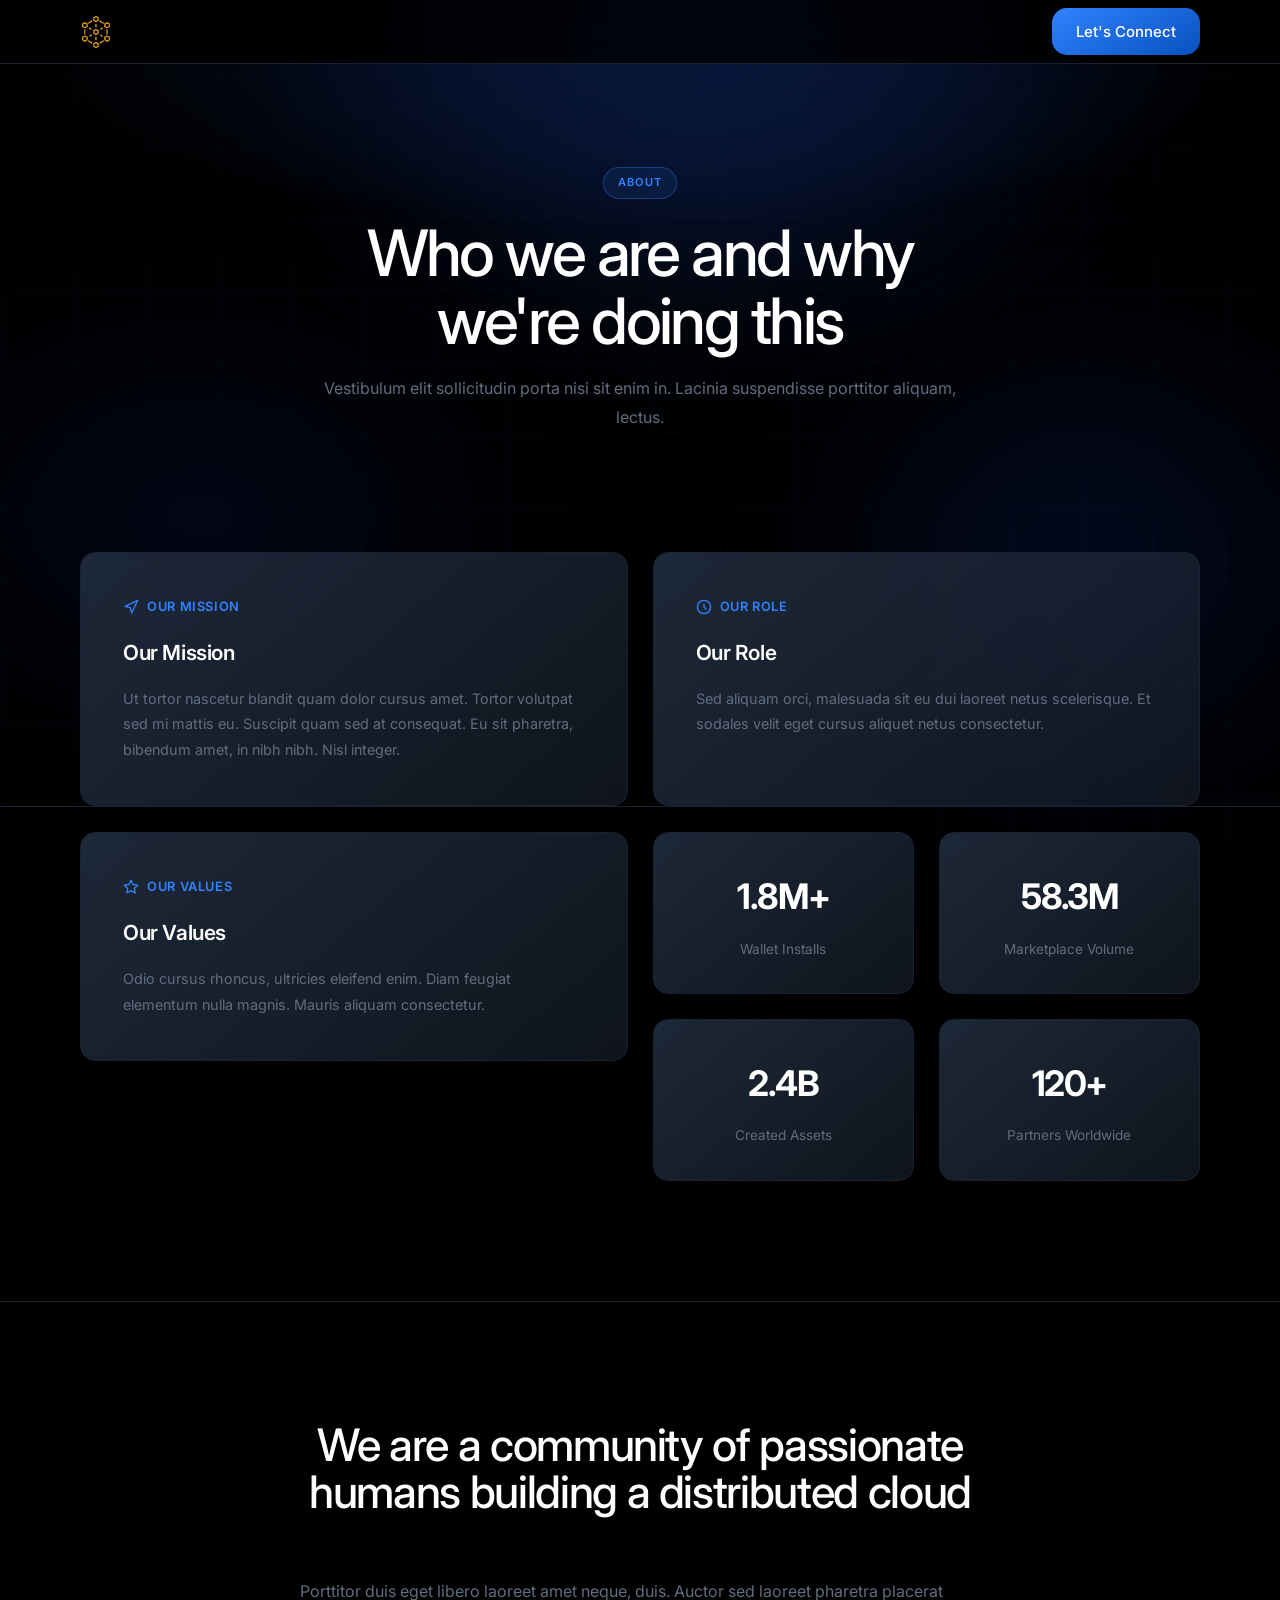
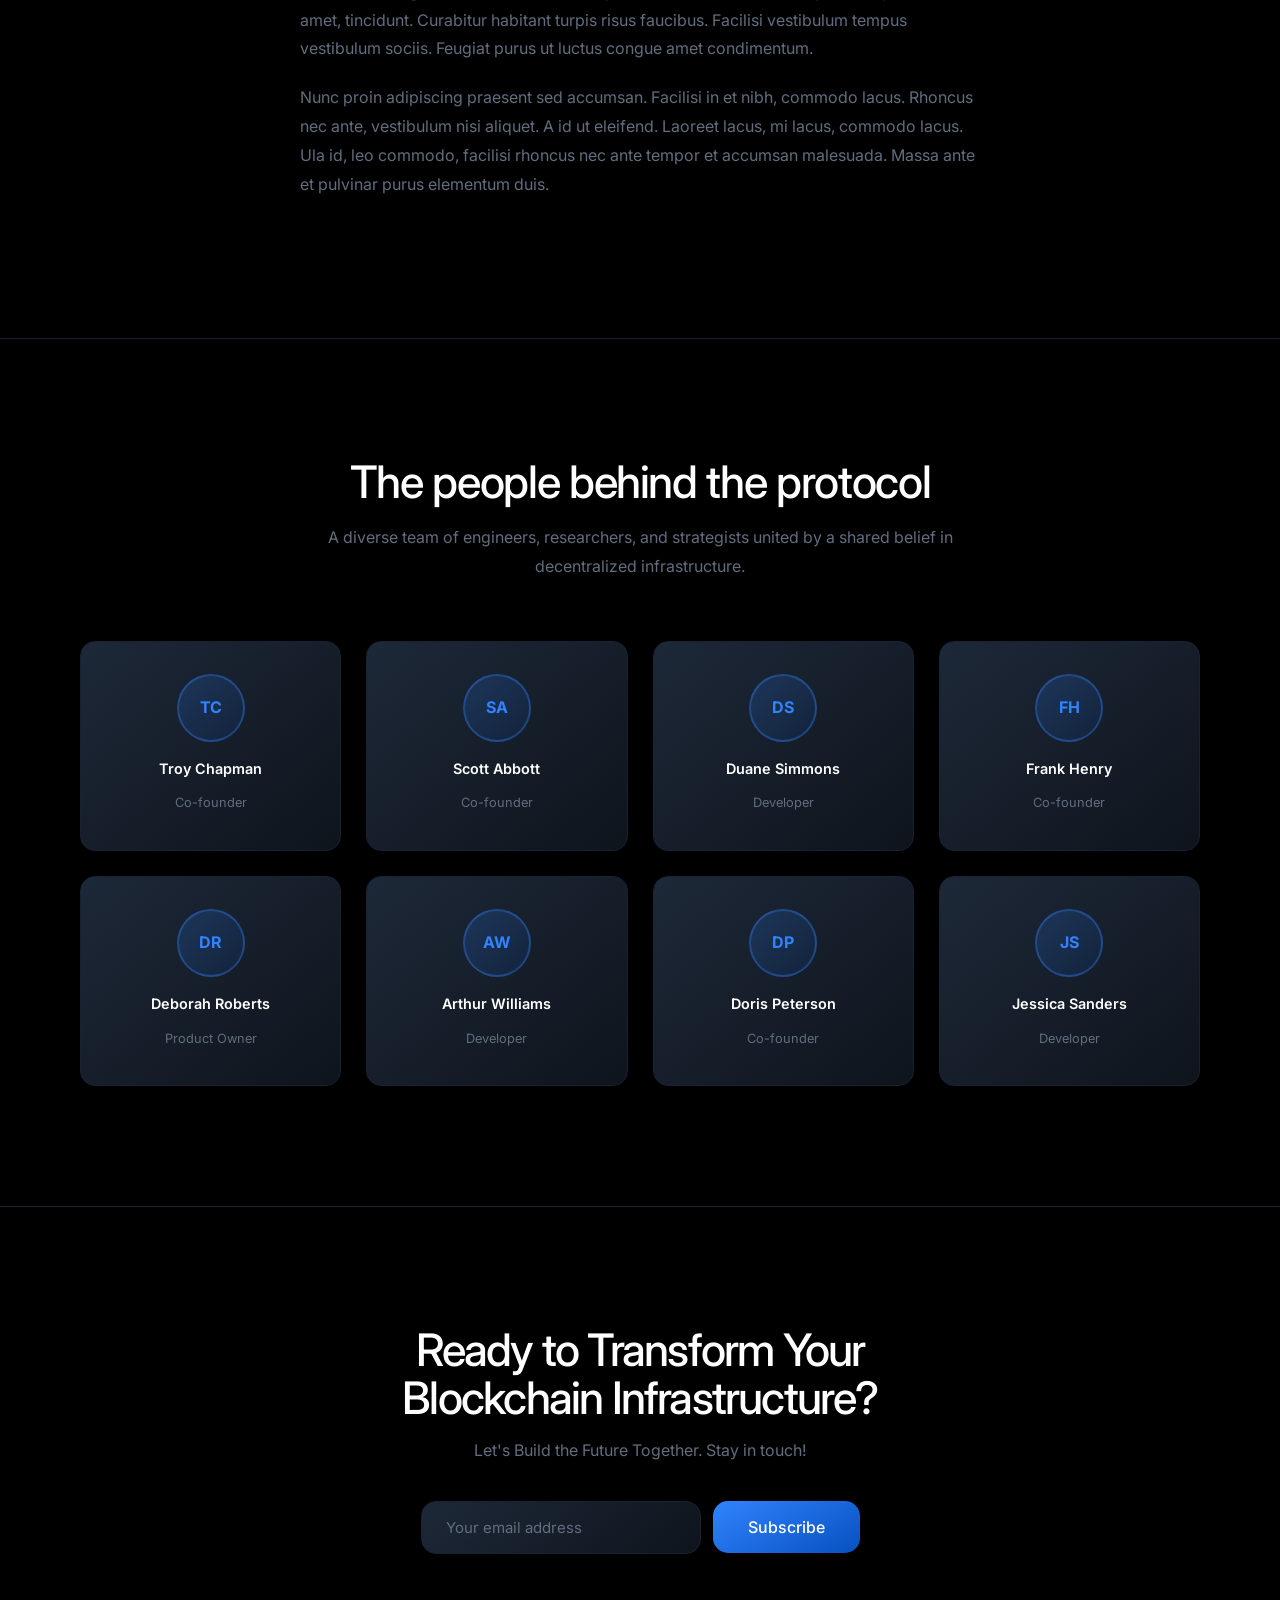
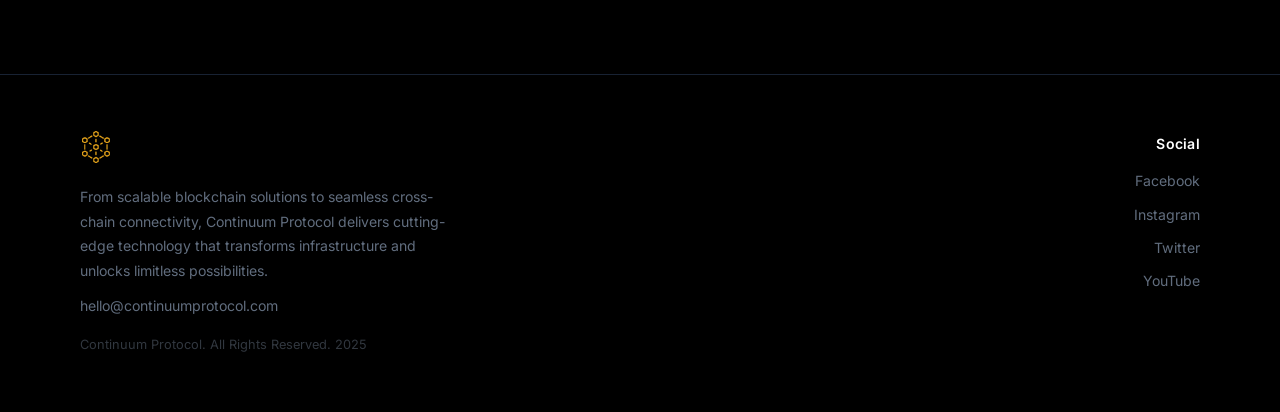
==== commit c0bbe93c: "Update Webflow export site Apply the latest website, styles, scripts, and post updates for the Webfl" ====
--- a/about.html
+++ b/about.html
@@ -4,167 +4,104 @@
   <meta charset="UTF-8" />
   <meta name="viewport" content="width=device-width, initial-scale=1.0" />
   <title>About — Continuum Protocol</title>
-  <meta name="description" content="Where Continuum comes from: a return to Satoshi's roots, and a refusal to trade sovereignty for the convenience of the world computer." />
-  <link rel="icon" type="image/svg+xml" href="images/logo.svg" />
+  <meta name="description" content="Who we are and why we're building the future of blockchain infrastructure." />
   <link rel="stylesheet" href="css/style.css" />
 </head>
 <body>
-
-<div class="backdrop" aria-hidden="true">
-  <div class="backdrop__orb backdrop__orb--one"></div>
-  <div class="backdrop__orb backdrop__orb--two"></div>
-  <div class="backdrop__orb backdrop__orb--three"></div>
-  <div class="backdrop__grid"></div>
+<div class="bg-aurora" aria-hidden="true">
+  <div class="aurora-orb aurora-orb-1"></div>
+  <div class="aurora-orb aurora-orb-2"></div>
+  <div class="aurora-orb aurora-orb-3"></div>
 </div>
-
-<nav class="nav">
-  <div class="nav__inner">
-    <a href="index.html" class="brand">
-      <img src="images/logo.svg" alt="Continuum" class="brand__mark" />
-      <span>Continuum</span>
+<div class="bg-grid" aria-hidden="true"></div>
+
+<!-- Navigation -->
+<nav>
+  <div class="nav-inner">
+    <a href="index.html" class="nav-logo">
+      <img src="images/logo.png" alt="Continuum Protocol" class="logo-icon" />
     </a>
-    <div class="nav__links">
-      <a href="index.html#philosophy" class="nav__link">Philosophy</a>
-      <a href="index.html#principles" class="nav__link">Principles</a>
-      <a href="about.html" class="nav__link">About</a>
-      <a href="blog.html" class="nav__link">Writings</a>
-    </div>
-    <a href="https://us.bigin.online/org867920251/forms/continuum-protocol-contact-form" target="_blank" rel="noopener" class="button button--nav">Get in touch</a>
+    <a href="https://us.bigin.online/org867920251/forms/continuum-protocol-contact-form" target="_blank" class="btn-nav">Let's Connect</a>
   </div>
 </nav>
 
-<main class="page">
-
-  <!-- Page hero -->
+<main class="page-main">
+
+  <!-- Page Hero -->
   <section class="page-hero">
-    <div class="page-hero__inner">
-      <span class="eyebrow eyebrow--pill anim-fade-up">About</span>
-      <h1 class="heading-xl anim-fade-up anim-delay-1">Where Continuum comes from</h1>
-      <p class="lede anim-fade-up anim-delay-2">Continuum is a name for an old idea that never needed replacing: that what you own — and what you agree to — should be held by the parties themselves, and that connecting the world's chains should never require anyone to hand that sovereignty to a third party.</p>
-    </div>
-  </section>
-
-  <!-- Mission & role -->
-  <section class="section" style="padding-top: var(--space-6);">
-    <div class="container">
-      <div class="grid grid--2 reveal-stagger">
-
-        <article class="card">
-          <div class="card__eyebrow">
+    <div class="page-hero-inner">
+      <span class="label-pill anim-fade-up">About</span>
+      <h1 class="anim-fade-up anim-delay-1">Who we are and why we're doing this</h1>
+      <p class="anim-fade-up anim-delay-2">Vestibulum elit sollicitudin porta nisi sit enim in. Lacinia suspendisse porttitor aliquam, lectus.</p>
+    </div>
+  </section>
+
+  <!-- Mission & Role -->
+  <section class="section" style="padding-top: 40px; padding-bottom: 0;">
+    <div class="container">
+      <div class="mission-grid reveal-stagger">
+
+        <div class="mission-card">
+          <div class="mc-label">
             <svg viewBox="0 0 24 24" fill="none" stroke="currentColor" stroke-width="2" stroke-linecap="round" stroke-linejoin="round">
               <polygon points="3 11 22 2 13 21 11 13 3 11"/>
             </svg>
-            Our mission
-          </div>
-          <h3 class="card__title" style="font-size: 1.3rem;">Keep the satoshi sovereign</h3>
-          <p class="card__text">Our purpose is to defend a single property through every layer of abstraction: that what you hold — a coin, a deed, a title, a share of an escrow — belongs to the parties who hold its keys, and that an agreement is kept between them with no one in the middle. As value and contracts move across chains and through ever-cleverer machinery, that sovereignty must survive intact. When it cannot, the design is wrong — not the principle.</p>
-        </article>
-
-        <article class="card">
-          <div class="card__eyebrow">
+            Our Mission
+          </div>
+          <h3>Our Mission</h3>
+          <p>Ut tortor nascetur blandit quam dolor cursus amet. Tortor volutpat sed mi mattis eu. Suscipit quam sed at consequat. Eu sit pharetra, bibendum amet, in nibh nibh. Nisl integer.</p>
+        </div>
+
+        <div class="mission-card">
+          <div class="mc-label">
             <svg viewBox="0 0 24 24" fill="none" stroke="currentColor" stroke-width="2" stroke-linecap="round" stroke-linejoin="round">
               <circle cx="12" cy="12" r="10"/><path d="M12 8v4l3 3"/>
             </svg>
-            Our role
-          </div>
-          <h3 class="card__title" style="font-size: 1.3rem;">A lens, not a ledger</h3>
-          <p class="card__text">Continuum is not a chain, a token, or a company selling one. It is a philosophy — a way of judging designs by whether they honour the chains, the producers, the owners, and the counterparties to every agreement. Its job is to hold systems to Satoshi's standard and to give builders a clear line to build along.</p>
-        </article>
-
-      </div>
-    </div>
-  </section>
-
-  <!-- Values + honoured constants -->
-  <section class="section" style="padding-top: var(--space-6);">
-    <div class="container">
-      <div class="split split--start reveal-stagger">
-
-        <article class="card">
-          <div class="card__eyebrow">
+            Our Role
+          </div>
+          <h3>Our Role</h3>
+          <p>Sed aliquam orci, malesuada sit eu dui laoreet netus scelerisque. Et sodales velit eget cursus aliquet netus consectetur.</p>
+        </div>
+
+      </div>
+    </div>
+  </section>
+
+  <!-- Values + Stats -->
+  <section class="section" style="padding-top: 25px;">
+    <div class="container">
+      <div class="values-stats-split reveal-stagger">
+
+        <div class="mission-card">
+          <div class="mc-label">
             <svg viewBox="0 0 24 24" fill="none" stroke="currentColor" stroke-width="2" stroke-linecap="round" stroke-linejoin="round">
               <path d="M12 2l3.09 6.26L22 9.27l-5 4.87 1.18 6.88L12 17.77l-6.18 3.25L7 14.14 2 9.27l6.91-1.01L12 2z"/>
             </svg>
-            Our values
-          </div>
-          <h3 class="card__title" style="font-size: 1.3rem;">Sound money, self-custody, honest consensus</h3>
-          <p class="card__text">We value what Bitcoin proved possible: a fixed and predictable supply, keys held by their owners, and a ledger secured by producers doing real work. We extend that same standard to every asset and every agreement — a deed, an escrow, a licence held as directly as a coin. And we reject the quiet substitutions: custodians dressed as contracts, a third-party signer slipped into a two-party deal, "trust-minimised" standing in for trustless. Continuity is a value here, not a limitation.</p>
-        </article>
-
-        <div class="stats">
-          <div class="stat">
-            <div class="stat__value">21M</div>
-            <div class="stat__label">Fixed supply, honoured</div>
-          </div>
-          <div class="stat">
-            <div class="stat__value">0</div>
-            <div class="stat__label">Custodians between you and your coins</div>
-          </div>
-          <div class="stat">
-            <div class="stat__value">100%</div>
-            <div class="stat__label">Self-custody, by default</div>
-          </div>
-          <div class="stat">
-            <div class="stat__value">&#8734;</div>
-            <div class="stat__label">Chains welcome to interoperate</div>
-          </div>
-        </div>
-
-      </div>
-    </div>
-  </section>
-
-  <!-- The creed -->
-  <section class="section">
-    <div class="container">
-      <div class="section-header reveal" style="max-width: 760px;">
-        <span class="eyebrow eyebrow--pill">The creed</span>
-        <h2 class="heading-lg">Seven commitments we build against</h2>
-        <p>Short enough to remember, strict enough to argue with. If a system violates one of these, it is not Continuum — however clever it is.</p>
-      </div>
-      <div class="creed reveal-stagger" style="max-width: 820px; margin: 0 auto;">
-        <div class="creed__item">
-          <div>
-            <h3>Ownership is the premise, not the reward</h3>
-            <p>An asset — a coin, a deed, a title — is held, not granted. No contract may take control of it and hand back a receipt.</p>
-          </div>
-        </div>
-        <div class="creed__item">
-          <div>
-            <h3>Two parties, not three</h3>
-            <p>An agreement is kept between the parties who make it. No external signer, arbiter, or admin key is added to a deal that only needs two.</p>
-          </div>
-        </div>
-        <div class="creed__item">
-          <div>
-            <h3>Native to the chain, not a layer</h3>
-            <p>Enforcement lives in the chain's own consensus. A rule that can be edited from an abstracted layer is a rule someone else controls.</p>
-          </div>
-        </div>
-        <div class="creed__item">
-          <div>
-            <h3>Trust-minimised is not the goal</h3>
-            <p>Reducing trust in a custodian is not the same as removing the custodian. We aim to remove it.</p>
-          </div>
-        </div>
-        <div class="creed__item">
-          <div>
-            <h3>Every chain keeps its sovereignty</h3>
-            <p>Interoperability connects equals. It does not fold independent chains into one machine that overrules them.</p>
-          </div>
-        </div>
-        <div class="creed__item">
-          <div>
-            <h3>Producers are participants</h3>
-            <p>The work that secures consensus is honoured, priced honestly, and never dismissed as mere plumbing.</p>
-          </div>
-        </div>
-        <div class="creed__item">
-          <div>
-            <h3>Continue Satoshi; do not overwrite him</h3>
-            <p>The goal was peer-to-peer value owned by its holder and exchanged with no one in the middle. We extend that goal — we do not replace it.</p>
-          </div>
-        </div>
+            Our Values
+          </div>
+          <h3>Our Values</h3>
+          <p>Odio cursus rhoncus, ultricies eleifend enim. Diam feugiat elementum nulla magnis. Mauris aliquam consectetur.</p>
+        </div>
+
+        <div class="stats-2x2">
+          <div class="stat-card">
+            <div class="stat-num">1.8M+</div>
+            <div class="stat-lbl">Wallet Installs</div>
+          </div>
+          <div class="stat-card">
+            <div class="stat-num">58.3M</div>
+            <div class="stat-lbl">Marketplace Volume</div>
+          </div>
+          <div class="stat-card">
+            <div class="stat-num">2.4B</div>
+            <div class="stat-lbl">Created Assets</div>
+          </div>
+          <div class="stat-card">
+            <div class="stat-num">120+</div>
+            <div class="stat-lbl">Partners Worldwide</div>
+          </div>
+        </div>
+
       </div>
     </div>
   </section>
@@ -173,71 +110,70 @@
   <section class="section">
     <div class="container">
       <div class="section-header reveal" style="max-width: 800px;">
-        <h2 class="heading-lg">A community of people who refuse to give up their keys</h2>
-      </div>
-      <div class="prose reveal">
-        <p>Continuum is carried by builders, holders, and producers who share one instinct: that the point of this technology was never to trust a better machine, but to need less trust at all. They run their own nodes, hold their own assets, and read agreements before they sign them. They ask, of every new design, a single question — after this runs, do I still hold what I held, and does my agreement still bind only the people who made it?</p>
-        <p>That question is the whole discipline. It is why we care who orders the blocks, why we are wary of bridges and contracts that ask for custody, and why we treat "trust-minimised" as a warning rather than a promise. The community is not defined by a chain or a token. It is defined by that refusal, repeated in code, in writing, and in practice.</p>
-      </div>
-    </div>
-  </section>
-
-  <!-- Stewards -->
+        <h2>We are a community of passionate humans building a distributed cloud</h2>
+      </div>
+      <div class="community-body reveal">
+        <p>Porttitor duis eget libero laoreet amet neque, duis. Auctor sed laoreet pharetra placerat amet, tincidunt. Curabitur habitant turpis risus faucibus. Facilisi vestibulum tempus vestibulum sociis. Feugiat purus ut luctus congue amet condimentum.</p>
+        <p>Nunc proin adipiscing praesent sed accumsan. Facilisi in et nibh, commodo lacus. Rhoncus nec ante, vestibulum nisi aliquet. A id ut eleifend. Laoreet lacus, mi lacus, commodo lacus. Ula id, leo commodo, facilisi rhoncus nec ante tempor et accumsan malesuada. Massa ante et pulvinar purus elementum duis.</p>
+      </div>
+    </div>
+  </section>
+
+  <!-- Team -->
   <section class="section">
     <div class="container">
       <div class="section-header reveal">
-        <span class="eyebrow eyebrow--pill">Stewards</span>
-        <h2 class="heading-lg">The people keeping the line</h2>
-        <p>Engineers, researchers, and holders who steward the philosophy and put it to the test in real systems.</p>
-      </div>
-      <div class="team reveal-stagger">
-
-        <div class="team-card">
-          <div class="team-card__avatar">TC</div>
+        <h2>The people behind the protocol</h2>
+        <p>A diverse team of engineers, researchers, and strategists united by a shared belief in decentralized infrastructure.</p>
+      </div>
+      <div class="team-grid reveal-stagger">
+
+        <div class="team-card">
+          <div class="team-avatar">TC</div>
           <h4>Troy Chapman</h4>
           <span class="role">Co-founder</span>
         </div>
 
         <div class="team-card">
-          <div class="team-card__avatar">SA</div>
+          <div class="team-avatar">SA</div>
           <h4>Scott Abbott</h4>
           <span class="role">Co-founder</span>
         </div>
 
         <div class="team-card">
-          <div class="team-card__avatar">DS</div>
+          <div class="team-avatar">DS</div>
           <h4>Duane Simmons</h4>
-          <span class="role">Protocol engineer</span>
-        </div>
-
-        <div class="team-card">
-          <div class="team-card__avatar">FH</div>
+          <span class="role">Developer</span>
+        </div>
+
+        <div class="team-card">
+          <div class="team-avatar">FH</div>
           <h4>Frank Henry</h4>
           <span class="role">Co-founder</span>
         </div>
 
         <div class="team-card">
-          <div class="team-card__avatar">DR</div>
+          <div class="team-avatar">DR</div>
           <h4>Deborah Roberts</h4>
-          <span class="role">Research</span>
-        </div>
-
-        <div class="team-card">
-          <div class="team-card__avatar">AW</div>
+          <span class="role">Product Owner</span>
+        </div>
+
+        <div class="team-card">
+          <div class="team-avatar">AW</div>
           <h4>Arthur Williams</h4>
-          <span class="role">Protocol engineer</span>
-        </div>
-
-        <div class="team-card">
-          <div class="team-card__avatar">DP</div>
+          <span class="role">Developer</span>
+        </div>
+
+        <div class="team-card">
+          <div class="team-avatar">DP</div>
           <h4>Doris Peterson</h4>
           <span class="role">Co-founder</span>
         </div>
 
         <div class="team-card">
-          <div class="team-card__avatar">JS</div>
+          <div class="team-avatar">JS</div>
           <h4>Jessica Sanders</h4>
-          <span class="role">Cross-chain engineer</span>
+          <span class="role">Developer</span>
         </div>
 
       </div>
@@ -245,14 +181,14 @@
   </section>
 
   <!-- CTA -->
-  <section class="section cta">
+  <section class="section cta-section">
     <div class="container">
       <div class="reveal">
-        <h2 class="heading-lg">Hold the line with us.</h2>
-        <p class="cta__sub">Writing on ownership, interoperability, and sound money — delivered when there's something worth saying.</p>
-        <form class="subscribe" action="https://us.bigin.online/org867920251/forms/continuum-protocol-contact-form" target="_blank" onsubmit="return false;">
-          <input type="email" placeholder="Your email address" class="subscribe__input" aria-label="Email address" />
-          <button type="submit" class="button button--primary">Subscribe</button>
+        <h2>Ready to Transform Your Blockchain Infrastructure?</h2>
+        <p class="cta-sub">Let's Build the Future Together. Stay in touch!</p>
+        <form class="subscribe-form" action="https://us.bigin.online/org867920251/forms/continuum-protocol-contact-form" target="_blank" onsubmit="return false;">
+          <input type="email" placeholder="Your email address" class="subscribe-input" />
+          <button type="submit" class="btn-primary">Subscribe</button>
         </form>
       </div>
     </div>
@@ -260,24 +196,25 @@
 
 </main>
 
-<footer class="footer">
+<!-- Footer -->
+<footer>
   <div class="container">
-    <div class="footer__inner">
+    <div class="footer-inner">
       <div>
-        <a href="index.html" class="brand">
-          <img src="images/logo.svg" alt="Continuum" class="brand__mark" />
-          <span>Continuum</span>
+        <a href="index.html" class="nav-logo" style="margin-bottom: 12px; display: inline-flex;">
+          <img src="images/logo.png" alt="Continuum Protocol" class="logo-icon" />
         </a>
-        <p class="footer__desc">A philosophy of interoperability and sovereignty — honouring the chains, the producers, and the owners, and returning smart contracts to Satoshi's roots.</p>
-        <p class="footer__email"><a href="mailto:hello@continuumprotocol.com">hello@continuumprotocol.com</a></p>
-        <p class="footer__copy">Continuum Protocol. Sovereignty preserved. 2026</p>
-      </div>
-      <div class="footer__social">
-        <p class="footer__social-label">Follow</p>
-        <div class="footer__social-links">
-          <a href="https://x.com/ContinuumCEO" target="_blank" rel="noopener" class="footer__social-link">Twitter / X</a>
-          <a href="about.html" class="footer__social-link">About</a>
-          <a href="blog.html" class="footer__social-link">Writings</a>
+        <p class="footer-desc">From scalable blockchain solutions to seamless cross-chain connectivity, Continuum Protocol delivers cutting-edge technology that transforms infrastructure and unlocks limitless possibilities.</p>
+        <p class="footer-email-left"><a href="mailto:hello@continuumprotocol.com">hello@continuumprotocol.com</a></p>
+        <p class="footer-copy">Continuum Protocol. All Rights Reserved. 2025</p>
+      </div>
+      <div class="footer-right">
+        <p class="footer-social-label">Social</p>
+        <div class="footer-social-links">
+          <a href="#" class="footer-social-link">Facebook</a>
+          <a href="#" class="footer-social-link">Instagram</a>
+          <a href="https://x.com/ContinuumCEO" target="_blank" class="footer-social-link">Twitter</a>
+          <a href="#" class="footer-social-link">YouTube</a>
         </div>
       </div>
     </div>
--- a/css/style.css
+++ b/css/style.css
@@ -1,1263 +1,1071 @@
-/* =============================================================================
-   Continuum — a philosophy of interoperability and sovereignty
-   -----------------------------------------------------------------------------
-   Stylesheet organisation (read top to bottom):
-     1. Design tokens        — the single source of truth for the visual system
-     2. Base & reset         — element-level defaults
-     3. Backdrop             — fixed aurora + grid layers
-     4. Layout primitives    — container, section rhythm, reveal animation
-     5. Typography helpers    — eyebrow, gradient headings, prose
-     6. Components            — nav, buttons, cards, footer (composable + DRY)
-     7. Page compositions     — home, about, writings, essay
-     8. Responsive overrides  — narrow-viewport adjustments
-   The cards across the site share one base component (`.card`) and differ only
-   by modifier, so spacing, borders and hover behaviour stay consistent.
-============================================================================= */
-
-@import url('https://fonts.googleapis.com/css2?family=Inter:wght@300;400;500;600;700;800&family=JetBrains+Mono:wght@400;500&display=swap');
-
-/* ── 1. Design tokens ─────────────────────────────────────────────────────── */
+/* Continuum Protocol — full site stylesheet */
+@import url('https://fonts.googleapis.com/css2?family=Inter:wght@100;200;300;400;500;600;700;800;900&display=swap');
+
+/* ── Variables ──────────────────────────────────────── */
 :root {
-  /* Palette — a black/blue base with a gold "sovereignty" accent drawn from
-     the logo. Blue = the open network; gold = the sovereign coin. */
-  --color-void:            #000000;
-  --color-ink:             #05070c;
-  --color-surface:         #0e1626;
-  --color-surface-2:       rgba(14, 22, 38, 0.55);
-  --color-surface-3:       rgba(14, 22, 38, 0.28);
-
-  --color-text:            #f4f7fb;
-  --color-text-muted:      #7d8798;
-  --color-text-faint:      rgba(125, 135, 152, 0.5);
-
-  --color-blue:            #3183ff;
-  --color-blue-deep:       #0751bf;
-  --color-blue-bright:     #5b9dff;
-  --color-blue-border:     rgba(49, 131, 255, 0.35);
-  --color-blue-glow:       rgba(49, 131, 255, 0.22);
-
-  --color-gold:            #c9a040;
-  --color-gold-bright:     #e6c56a;
-  --color-gold-soft:       rgba(201, 160, 64, 0.12);
-  --color-gold-border:     rgba(201, 160, 64, 0.38);
-
-  --color-border:          #182233;
-  --color-border-hover:    rgba(49, 131, 255, 0.28);
-
-  /* Gradients — reused rather than re-declared per component. */
-  --gradient-accent:  linear-gradient(150deg, var(--color-blue), var(--color-blue-deep));
-  --gradient-surface: linear-gradient(140deg, var(--color-surface), var(--color-surface-2));
-  --gradient-heading: linear-gradient(180deg, #ffffff 0%, #b9c4d6 100%);
-
-  /* Typography */
-  --font-sans: 'Inter', system-ui, -apple-system, sans-serif;
-  --font-mono: 'JetBrains Mono', ui-monospace, 'SFMono-Regular', monospace;
-
-  /* Spacing scale (8px base) — use these instead of ad-hoc pixel values. */
-  --space-1: 8px;
-  --space-2: 16px;
-  --space-3: 24px;
-  --space-4: 32px;
-  --space-6: 48px;
-  --space-8: 64px;
-  --space-12: 96px;
-  --space-16: 128px;
-
-  /* Radii */
-  --radius: 15px;
-  --radius-sm: 10px;
-  --radius-pill: 100px;
-
-  /* Structure */
-  --layout-max: 1200px;
-  --nav-height: 66px;
-
-  /* Motion */
+  --bg: #000000;
+  --bg-b1: #1d2838;
+  --bg-b2: rgba(29, 40, 56, 0.5);
+  --bg-b3: rgba(29, 40, 56, 0.25);
+  --text: #ffffff;
+  --text-muted: #616d7e;
+  --text-link: rgba(216, 223, 233, 0.8);
+  --accent: #3183ff;
+  --accent-dark: #0751bf;
+  --accent-hover: #5299ff;
+  --accent-glow: rgba(49, 131, 255, 0.22);
+  --accent-border: rgba(49, 131, 255, 0.35);
+  --border: #182233;
+  --max-w: 1200px;
+  --nav-h: 64px;
+  --r: 15px;
+  --r-pill: 100px;
   --ease: cubic-bezier(0.25, 0.46, 0.45, 0.94);
-  --transition: 0.4s var(--ease);
-}
-
-/* ── 2. Base & reset ──────────────────────────────────────────────────────── */
-*,
-*::before,
-*::after {
-  box-sizing: border-box;
-  margin: 0;
-  padding: 0;
-}
-
-html {
-  scroll-behavior: smooth;
-}
-
+}
+
+/* ── Reset ──────────────────────────────────────────── */
+*, *::before, *::after { box-sizing: border-box; margin: 0; padding: 0; }
+html { scroll-behavior: smooth; }
 body {
+  background: var(--bg);
+  color: var(--text);
+  font-family: 'Inter', sans-serif;
+  font-size: 18px;
+  line-height: 1.8;
+  -webkit-font-smoothing: antialiased;
   min-height: 100vh;
-  background: var(--color-void);
-  color: var(--color-text);
-  font-family: var(--font-sans);
-  font-size: 18px;
-  line-height: 1.75;
-  -webkit-font-smoothing: antialiased;
-}
-
-a {
-  color: inherit;
-  text-decoration: none;
-}
-
-img {
-  display: block;
-  max-width: 100%;
-}
-
-::selection {
-  background: var(--color-gold-soft);
-  color: var(--color-gold-bright);
-}
-
-:focus-visible {
-  outline: 2px solid var(--color-gold);
-  outline-offset: 3px;
-  border-radius: 4px;
-}
-
-/* ── 3. Backdrop ──────────────────────────────────────────────────────────── */
-.backdrop {
+}
+a { color: inherit; text-decoration: none; }
+img { max-width: 100%; display: block; }
+
+/* ── Animated background ────────────────────────────── */
+.bg-aurora {
   position: fixed;
   inset: 0;
+  pointer-events: none;
   z-index: 0;
   overflow: hidden;
-  pointer-events: none;
-}
-
-.backdrop__orb {
+}
+.aurora-orb {
   position: absolute;
   border-radius: 50%;
   filter: blur(90px);
 }
-
-.backdrop__orb--one {
-  top: -250px;
-  left: 20%;
-  width: 900px;
-  height: 600px;
-  background: radial-gradient(ellipse, rgba(22, 60, 160, 0.5) 0%, transparent 68%);
-  animation: orb-drift-a 22s ease-in-out infinite;
-}
-
-.backdrop__orb--two {
-  right: -100px;
-  bottom: 10%;
-  width: 600px;
-  height: 500px;
-  background: radial-gradient(ellipse, rgba(10, 35, 110, 0.38) 0%, transparent 70%);
-  animation: orb-drift-b 28s ease-in-out infinite;
-}
-
-.backdrop__orb--three {
-  top: 38%;
-  left: -150px;
-  width: 700px;
-  height: 400px;
-  background: radial-gradient(ellipse, rgba(120, 92, 30, 0.16) 0%, transparent 72%);
-  animation: orb-drift-c 19s ease-in-out infinite;
-}
-
-.backdrop__grid {
-  position: absolute;
+.aurora-orb-1 {
+  width: 900px; height: 600px;
+  top: -250px; left: 20%;
+  background: radial-gradient(ellipse, rgba(22, 60, 160, 0.55) 0%, transparent 68%);
+  animation: orb1 22s ease-in-out infinite;
+}
+.aurora-orb-2 {
+  width: 600px; height: 500px;
+  bottom: 10%; right: -100px;
+  background: radial-gradient(ellipse, rgba(10, 35, 110, 0.4) 0%, transparent 70%);
+  animation: orb2 28s ease-in-out infinite;
+}
+.aurora-orb-3 {
+  width: 700px; height: 400px;
+  top: 35%; left: -150px;
+  background: radial-gradient(ellipse, rgba(8, 28, 90, 0.35) 0%, transparent 70%);
+  animation: orb3 19s ease-in-out infinite;
+}
+@keyframes orb1 {
+  0%, 100% { transform: translate(0, 0) scale(1); }
+  33%  { transform: translate(-6%, 10%) scale(1.12); }
+  66%  { transform: translate(8%, -6%) scale(0.9); }
+}
+@keyframes orb2 {
+  0%, 100% { transform: translate(0, 0) scale(1); }
+  40%  { transform: translate(6%, -10%) scale(1.18); }
+  70%  { transform: translate(-8%, 6%) scale(0.88); }
+}
+@keyframes orb3 {
+  0%, 100% { transform: translate(0, 0) scale(1); }
+  50%  { transform: translate(12%, 6%) scale(1.1); }
+}
+
+.bg-grid {
+  position: fixed;
   inset: 0;
+  pointer-events: none;
+  z-index: 0;
   background-image:
     linear-gradient(rgba(49, 131, 255, 0.03) 1px, transparent 1px),
     linear-gradient(90deg, rgba(49, 131, 255, 0.03) 1px, transparent 1px);
   background-size: 72px 72px;
-  mask-image: radial-gradient(ellipse 100% 60% at 50% 0%, #000 40%, transparent 100%);
-}
-
-@keyframes orb-drift-a {
-  0%, 100% { transform: translate(0, 0) scale(1); }
-  33%      { transform: translate(-6%, 10%) scale(1.12); }
-  66%      { transform: translate(8%, -6%) scale(0.9); }
-}
-
-@keyframes orb-drift-b {
-  0%, 100% { transform: translate(0, 0) scale(1); }
-  40%      { transform: translate(6%, -10%) scale(1.18); }
-  70%      { transform: translate(-8%, 6%) scale(0.88); }
-}
-
-@keyframes orb-drift-c {
-  0%, 100% { transform: translate(0, 0) scale(1); }
-  50%      { transform: translate(12%, 6%) scale(1.1); }
-}
-
-/* ── 4. Layout primitives ─────────────────────────────────────────────────── */
-.page {
+}
+
+/* Ensure page content sits above fixed backgrounds */
+nav { z-index: 100; }
+.page-main { position: relative; z-index: 1; }
+
+/* ── Layout ─────────────────────────────────────────── */
+.container {
+  max-width: var(--max-w);
+  margin: 0 auto;
+  padding: 0 40px;
+}
+
+/* ── Navigation ─────────────────────────────────────── */
+nav {
+  position: fixed;
+  top: 0; left: 0; right: 0;
+  height: var(--nav-h);
+  z-index: 100;
+  background: rgba(0, 0, 0, 0.8);
+  backdrop-filter: blur(20px);
+  -webkit-backdrop-filter: blur(20px);
+  border-bottom: 1px solid var(--border);
+}
+.nav-inner {
+  max-width: var(--max-w);
+  margin: 0 auto;
+  padding: 0 40px;
+  height: 100%;
+  display: flex;
+  align-items: center;
+  justify-content: space-between;
+}
+.nav-logo {
+  display: flex;
+  align-items: center;
+  gap: 10px;
+  font-weight: 600;
+  font-size: 15px;
+  color: var(--text);
+}
+.logo-icon {
+  width: 32px;
+  height: 32px;
+  flex-shrink: 0;
+  object-fit: contain;
+}
+.btn-nav {
+  padding: 10px 24px;
+  background: linear-gradient(150deg, var(--accent), var(--accent-dark));
+  border: none;
+  border-radius: var(--r);
+  font-family: 'Inter', sans-serif;
+  font-size: 15px;
+  font-weight: 500;
+  color: #fff;
+  cursor: pointer;
+  transition: transform 0.4s var(--ease), opacity 0.4s var(--ease);
+  text-decoration: none;
+  display: inline-block;
+}
+.btn-nav:hover {
+  transform: scale(0.94);
+  opacity: 0.9;
+}
+
+/* ── Buttons ─────────────────────────────────────────── */
+.btn-primary {
+  display: inline-flex;
+  align-items: center;
+  padding: 16px 35px;
+  background: linear-gradient(150deg, var(--accent), var(--accent-dark));
+  border: none;
+  border-radius: var(--r);
+  font-family: 'Inter', sans-serif;
+  font-size: 16px;
+  font-weight: 500;
+  color: #fff;
+  cursor: pointer;
+  transition: transform 0.4s var(--ease), box-shadow 0.4s var(--ease);
+  text-decoration: none;
+}
+.btn-primary:hover {
+  transform: scale(0.94);
+  box-shadow: 0 12px 36px var(--accent-glow);
+}
+
+/* ── Section label pill ──────────────────────────────── */
+.label-pill {
+  display: inline-block;
+  font-size: 11px;
+  font-weight: 600;
+  letter-spacing: 0.12em;
+  text-transform: uppercase;
+  color: var(--accent);
+  padding: 5px 14px;
+  background: rgba(49, 131, 255, 0.1);
+  border: 1px solid var(--accent-border);
+  border-radius: var(--r-pill);
+  margin-bottom: 20px;
+}
+
+/* ── Section spacing ─────────────────────────────────── */
+.section {
+  padding: 120px 0;
+}
+.section + .section {
+  border-top: 1px solid var(--border);
+}
+.section-header {
+  text-align: center;
+  max-width: 680px;
+  margin: 0 auto 60px;
+}
+.section-header h2 {
+  font-size: clamp(2rem, 3.5vw, 3rem);
+  font-weight: 500;
+  letter-spacing: -0.03em;
+  line-height: 1.06;
+  margin-bottom: 16px;
+}
+.section-header p {
+  color: var(--text-muted);
+  font-size: 1rem;
+  line-height: 1.8;
+}
+
+/* ── Page main ───────────────────────────────────────── */
+.page-main { padding-top: var(--nav-h); }
+
+/* ─────────────────────────────────────────────────────
+   GEOMETRIC VISUAL (shared across pages)
+───────────────────────────────────────────────────── */
+.geo-wrap {
+  position: relative;
+}
+.geo-panel {
+  position: absolute;
+  border-radius: 7px;
+}
+.geo-glow {
+  position: absolute;
+  border-radius: 50%;
+  background: rgba(37, 99, 235, 0.3);
+  filter: blur(52px);
+}
+
+/* Hero size — larger panels, no borders */
+.hero-geo {
+  width: 560px;
+  height: 420px;
+}
+.hero-geo .geo-panel {
+  will-change: transform;
+  transition: none;
+}
+.hero-geo .geo-panel:nth-child(1) {
+  width: 310px; height: 240px;
+  top: 95px; left: 20px;
+  background: rgba(18, 42, 110, 0.38);
+  transform: rotate(-18deg);
+}
+.hero-geo .geo-panel:nth-child(2) {
+  width: 330px; height: 255px;
+  top: 68px; left: 110px;
+  background: rgba(30, 70, 180, 0.62);
+  transform: rotate(-3deg);
+}
+.hero-geo .geo-panel:nth-child(3) {
+  width: 305px; height: 236px;
+  top: 46px; left: 218px;
+  background: rgba(45, 110, 240, 0.9);
+  transform: rotate(12deg);
+}
+.hero-geo .geo-glow {
+  width: 380px; height: 100px;
+  bottom: 16px; left: 50%;
+  transform: translateX(-50%);
+  filter: blur(70px);
+}
+
+/* Card thumbnail size */
+.thumb-geo {
+  width: 160px;
+  height: 122px;
+}
+.thumb-geo .geo-panel:nth-child(1) {
+  width: 88px; height: 68px;
+  top: 26px; left: 6px;
+  background: rgba(18, 42, 110, 0.38);
+  transform: rotate(-18deg);
+}
+.thumb-geo .geo-panel:nth-child(2) {
+  width: 93px; height: 72px;
+  top: 18px; left: 32px;
+  background: rgba(30, 70, 180, 0.62);
+  transform: rotate(-3deg);
+}
+.thumb-geo .geo-panel:nth-child(3) {
+  width: 86px; height: 67px;
+  top: 13px; left: 64px;
+  background: rgba(45, 110, 240, 0.9);
+  transform: rotate(12deg);
+}
+.thumb-geo .geo-glow {
+  width: 100px; height: 28px;
+  bottom: 4px; left: 50%;
+  transform: translateX(-50%);
+  filter: blur(24px);
+}
+
+/* Post featured size */
+.post-feat-geo {
+  width: 340px;
+  height: 260px;
+}
+.post-feat-geo .geo-panel:nth-child(1) {
+  width: 184px; height: 142px;
+  top: 56px; left: 16px;
+  background: rgba(18, 42, 110, 0.38);
+  transform: rotate(-18deg);
+}
+.post-feat-geo .geo-panel:nth-child(2) {
+  width: 196px; height: 152px;
+  top: 40px; left: 65px;
+  background: rgba(30, 70, 180, 0.62);
+  transform: rotate(-3deg);
+}
+.post-feat-geo .geo-panel:nth-child(3) {
+  width: 180px; height: 140px;
+  top: 28px; left: 128px;
+  background: rgba(45, 110, 240, 0.9);
+  transform: rotate(12deg);
+}
+.post-feat-geo .geo-glow {
+  width: 220px; height: 58px;
+  bottom: 10px; left: 50%;
+  transform: translateX(-50%);
+  filter: blur(44px);
+}
+
+/* ─────────────────────────────────────────────────────
+   HOME — HERO
+───────────────────────────────────────────────────── */
+.hero {
+  display: flex;
+  align-items: center;
+  justify-content: center;
+  padding: 100px 40px 200px;
+  position: relative;
+  overflow: hidden;
+}
+.hero + .section { padding-top: 80px; }
+.hero::before {
+  content: '';
+  position: absolute;
+  inset: 0;
+  background: radial-gradient(ellipse 80% 55% at 50% 0%, rgba(8,22,55,0.85) 0%, transparent 68%);
+  pointer-events: none;
+}
+.hero-split {
+  display: flex;
+  align-items: center;
+  justify-content: space-between;
+  gap: 60px;
+  width: 100%;
+  max-width: var(--max-w);
   position: relative;
   z-index: 1;
-  padding-top: var(--nav-height);
-}
-
-.container {
-  max-width: var(--layout-max);
-  margin: 0 auto;
-  padding: 0 var(--space-6);
-}
-
-.section {
-  padding: var(--space-16) 0;
-}
-
-.section + .section {
-  border-top: 1px solid var(--color-border);
-}
-
-.section-header {
-  max-width: 720px;
-  margin: 0 auto var(--space-8);
-  text-align: center;
-}
-
-.section-header p {
-  margin-top: var(--space-2);
-  color: var(--color-text-muted);
+}
+.hero-content {
+  flex: 0 0 auto;
+  max-width: 560px;
+}
+.hero h1 {
+  font-size: clamp(2.6rem, 5vw, 4.4rem);
+  font-weight: 500;
+  line-height: 1.06;
+  letter-spacing: -0.04em;
+  margin-bottom: 24px;
+}
+.hero p {
   font-size: 1rem;
-}
-
-/* Scroll reveal — the base state hides content; JS adds `is-visible`. */
-.reveal,
-.reveal-stagger > * {
-  transition: opacity 0.55s ease-out, transform 0.55s ease-out;
-}
-
-.reveal:not(.is-visible),
-.reveal-stagger > *:not(.is-visible) {
-  opacity: 0;
-  transform: translateY(18px);
-}
-
-.reveal.is-visible,
-.reveal-stagger > *.is-visible {
-  opacity: 1;
-  transform: none;
-}
-
-/* ── 5. Typography helpers ────────────────────────────────────────────────── */
-.eyebrow {
-  display: inline-block;
-  margin-bottom: var(--space-3);
-  font-family: var(--font-mono);
-  font-size: 0.72rem;
+  color: var(--text-muted);
+  max-width: 480px;
+  margin: 0 0 40px;
+  line-height: 1.8;
+}
+.hero-visual-wrap {
+  flex: 0 0 auto;
+  position: relative;
+  z-index: 1;
+  display: flex;
+  justify-content: center;
+  animation: fadeUp 0.7s ease-out 0.3s both, float 7s ease-in-out 1s infinite;
+}
+
+/* ── HOME — SERVICES ─────────────────────────────────── */
+.services-grid {
+  display: grid;
+  grid-template-columns: repeat(3, 1fr);
+  gap: 25px;
+}
+.service-card {
+  background: linear-gradient(140deg, var(--bg-b1), var(--bg-b2));
+  border: 1px solid var(--border);
+  border-radius: var(--r);
+  padding: 42px;
+  transition: transform 0.4s var(--ease), border-color 0.4s var(--ease);
+}
+.service-card:hover {
+  border-color: rgba(49, 131, 255, 0.25);
+  transform: translateY(-3px);
+}
+.svc-icon {
+  width: 44px;
+  height: 44px;
+  background: rgba(49, 131, 255, 0.1);
+  border: 1px solid var(--accent-border);
+  border-radius: 10px;
+  display: flex;
+  align-items: center;
+  justify-content: center;
+  color: var(--accent);
+  margin-bottom: 20px;
+}
+.svc-icon svg { width: 20px; height: 20px; }
+.service-card h3 {
+  font-size: 1.05rem;
+  font-weight: 600;
+  margin-bottom: 12px;
+  letter-spacing: -0.02em;
+}
+.service-card p {
+  font-size: 0.9rem;
+  color: var(--text-muted);
+  line-height: 1.75;
+}
+
+/* ── HOME — SOLUTIONS ────────────────────────────────── */
+.solutions-section {
+  position: relative;
+  overflow: hidden;
+}
+.solutions-text {
+  max-width: 480px;
+}
+.solutions-text h2 {
+  font-size: clamp(2rem, 3.5vw, 3.2rem);
   font-weight: 500;
-  letter-spacing: 0.18em;
-  text-transform: uppercase;
-  color: var(--color-gold);
-}
-
-.eyebrow--pill {
-  padding: 6px 14px;
-  border: 1px solid var(--color-gold-border);
-  border-radius: var(--radius-pill);
-  background: var(--color-gold-soft);
-}
-
-.heading-xl,
-.heading-lg {
-  font-weight: 600;
   letter-spacing: -0.04em;
-  line-height: 1.05;
-  background: var(--gradient-heading);
-  -webkit-background-clip: text;
-  background-clip: text;
-  color: transparent;
-}
-
-.heading-xl { font-size: clamp(2.6rem, 5vw, 4.4rem); }
-.heading-lg { font-size: clamp(2rem, 3.5vw, 3rem); }
-
-/* A gold emphasis for a single sovereign word inside a heading. */
-.text-gold {
-  background: linear-gradient(180deg, var(--color-gold-bright), var(--color-gold));
-  -webkit-background-clip: text;
-  background-clip: text;
-  color: transparent;
-}
-
-.lede {
-  color: var(--color-text-muted);
-  font-size: 1.05rem;
+  line-height: 1.06;
+  margin-bottom: 24px;
+}
+.solutions-text p {
+  color: var(--text-muted);
   line-height: 1.8;
-}
-
-/* ── 6. Components ────────────────────────────────────────────────────────── */
-
-/* 6.1 Navigation */
-.nav {
-  position: fixed;
-  inset: 0 0 auto 0;
-  z-index: 100;
-  height: var(--nav-height);
-  background: rgba(3, 5, 10, 0.8);
-  backdrop-filter: blur(20px);
-  -webkit-backdrop-filter: blur(20px);
-  border-bottom: 1px solid var(--color-border);
-}
-
-.nav__inner {
-  display: flex;
-  align-items: center;
-  justify-content: space-between;
-  gap: var(--space-4);
-  max-width: var(--layout-max);
+  margin-bottom: 20px;
+  font-size: 1rem;
+}
+.solutions-cta {
+  color: var(--text-muted);
+  font-size: 1rem;
+  font-weight: 500;
+  transition: color 0.4s var(--ease);
+  text-decoration: underline;
+  text-underline-offset: 3px;
+}
+.solutions-cta:hover { color: var(--text); }
+
+/* Panels float absolutely on the right — no container box */
+.solutions-panels {
+  position: absolute;
+  right: -60px;
+  top: 0;
+  bottom: 0;
+  width: 640px;
+  pointer-events: none;
+}
+.solutions-slab {
+  position: absolute;
+  border-radius: 14px;
+}
+.solutions-slab:nth-child(1) {
+  width: 360px; height: 520px;
+  top: 50%; right: 220px;
+  transform: translateY(-50%) rotate(-6deg);
+  background: rgba(15, 35, 95, 0.45);
+}
+.solutions-slab:nth-child(2) {
+  width: 360px; height: 520px;
+  top: 50%; right: 80px;
+  transform: translateY(-50%) rotate(-1deg);
+  background: rgba(28, 65, 170, 0.68);
+}
+.solutions-slab:nth-child(3) {
+  width: 340px; height: 500px;
+  top: 50%; right: -60px;
+  transform: translateY(-50%) rotate(5deg);
+  background: rgba(45, 110, 240, 0.92);
+}
+
+/* ── HOME — WHY CHOOSE US + BENEFITS SPLIT ───────────── */
+.why-benefits-split {
+  display: grid;
+  grid-template-columns: 1fr 1fr;
+  gap: 60px;
+  align-items: center;
+}
+.benefits-col {
+  display: flex;
+  flex-direction: column;
+  gap: 20px;
+}
+.benefit-card {
+  background: linear-gradient(140deg, var(--bg-b1), var(--bg-b2));
+  border: 1px solid var(--border);
+  border-radius: var(--r);
+  padding: 32px;
+  transition: border-color 0.4s var(--ease);
+}
+.benefit-card:hover { border-color: rgba(49, 131, 255, 0.25); }
+.benefit-card h3 {
+  font-size: 1rem;
+  font-weight: 600;
+  margin-bottom: 10px;
+  letter-spacing: -0.02em;
+}
+.benefit-card p {
+  font-size: 0.88rem;
+  color: var(--text-muted);
+  line-height: 1.75;
+}
+.why-col h2 {
+  font-size: clamp(2rem, 3.5vw, 3rem);
+  font-weight: 500;
+  letter-spacing: -0.04em;
+  line-height: 1.06;
+  margin-bottom: 20px;
+}
+.why-col p {
+  color: var(--text-muted);
+  font-size: 1rem;
+  line-height: 1.8;
+}
+
+/* ── HOME — PARTNERS ─────────────────────────────────── */
+.partners-row {
+  display: flex;
+  align-items: center;
+  justify-content: center;
+  flex-wrap: wrap;
+  gap: 20px;
+  margin-top: 52px;
+}
+.partner-chip {
+  padding: 14px 32px;
+  background: linear-gradient(140deg, var(--bg-b1), var(--bg-b2));
+  border: 1px solid var(--border);
+  border-radius: var(--r);
+  font-size: 0.9rem;
+  font-weight: 600;
+  color: var(--text-muted);
+  letter-spacing: 0.03em;
+  transition: color 0.4s var(--ease), border-color 0.4s var(--ease);
+}
+.partner-chip:hover { color: var(--text); border-color: rgba(49, 131, 255, 0.25); }
+
+/* ── HOME — BLOG PREVIEW ─────────────────────────────── */
+.blog-grid {
+  display: grid;
+  grid-template-columns: repeat(3, 1fr);
+  gap: 25px;
+  margin-top: 52px;
+}
+.blog-card {
+  background: linear-gradient(140deg, var(--bg-b1), var(--bg-b2));
+  border: 1px solid var(--border);
+  border-radius: var(--r);
+  overflow: hidden;
+  display: block;
+  color: inherit;
+  transition: border-color 0.4s var(--ease), transform 0.4s var(--ease);
+}
+.blog-card:hover {
+  border-color: rgba(49, 131, 255, 0.3);
+  transform: translateY(-4px);
+}
+.blog-thumb {
+  width: 100%;
+  aspect-ratio: 16/9;
+  background: var(--bg-b1);
+  display: flex;
+  align-items: center;
+  justify-content: center;
+  overflow: hidden;
+}
+.blog-thumb-img {
+  width: 100%;
   height: 100%;
-  margin: 0 auto;
-  padding: 0 var(--space-6);
-}
-
-.brand {
-  display: inline-flex;
-  align-items: center;
-  gap: 10px;
-  font-weight: 600;
-  font-size: 0.95rem;
-  letter-spacing: -0.01em;
-  color: var(--color-text);
-}
-
-.brand__mark {
-  width: 30px;
-  height: 30px;
-  flex-shrink: 0;
-  object-fit: contain;
-}
-
-.nav__links {
-  display: flex;
-  align-items: center;
-  gap: var(--space-4);
-  margin-left: auto;
-  margin-right: var(--space-3);
-}
-
-.nav__link {
-  font-size: 0.9rem;
-  color: var(--color-text-muted);
-  transition: color var(--transition);
-}
-
-.nav__link:hover {
-  color: var(--color-text);
-}
-
-/* 6.2 Buttons — one base, two accent variants. */
-.button {
-  display: inline-flex;
-  align-items: center;
-  gap: 8px;
-  border: none;
-  border-radius: var(--radius);
-  font-family: var(--font-sans);
-  font-weight: 500;
-  cursor: pointer;
-  transition: transform var(--transition), box-shadow var(--transition);
-}
-
-.button:hover {
-  transform: scale(0.96);
-}
-
-.button--primary {
-  padding: 15px 32px;
-  font-size: 1rem;
-  color: #fff;
-  background: var(--gradient-accent);
-}
-
-.button--primary:hover {
-  box-shadow: 0 12px 36px var(--color-blue-glow);
-}
-
-.button--nav {
-  padding: 10px 22px;
-  font-size: 0.9rem;
-  color: #fff;
-  background: var(--gradient-accent);
-}
-
-.button--ghost {
-  padding: 15px 30px;
-  font-size: 1rem;
-  color: var(--color-text);
-  background: transparent;
-  border: 1px solid var(--color-gold-border);
-}
-
-.button--ghost:hover {
-  background: var(--color-gold-soft);
-}
-
-/* 6.3 Card — the shared surface used by every content tile. */
-.card {
-  padding: var(--space-6);
-  background: var(--gradient-surface);
-  border: 1px solid var(--color-border);
-  border-radius: var(--radius);
-  transition: transform var(--transition), border-color var(--transition);
-}
-
-.card--hover:hover {
-  transform: translateY(-3px);
-  border-color: var(--color-border-hover);
-}
-
-.card--gold:hover {
-  border-color: var(--color-gold-border);
-}
-
-.card__title {
-  margin-bottom: var(--space-1);
-  font-size: 1.1rem;
-  font-weight: 600;
-  letter-spacing: -0.02em;
-}
-
-.card__text {
-  color: var(--color-text-muted);
-  font-size: 0.92rem;
-  line-height: 1.7;
-}
-
-/* Small labelled icon used on cards. */
-.card__icon {
-  display: flex;
-  align-items: center;
-  justify-content: center;
-  width: 46px;
-  height: 46px;
-  margin-bottom: var(--space-3);
-  border-radius: var(--radius-sm);
-  background: var(--color-gold-soft);
-  border: 1px solid var(--color-gold-border);
-  color: var(--color-gold);
-}
-
-.card__icon svg {
-  width: 21px;
-  height: 21px;
-}
-
-.card__eyebrow {
-  display: flex;
-  align-items: center;
-  gap: 8px;
-  margin-bottom: var(--space-2);
-  font-family: var(--font-mono);
-  font-size: 0.72rem;
-  font-weight: 500;
+  object-fit: cover;
+  display: block;
+}
+.blog-body { padding: 28px; }
+.blog-date {
+  font-size: 11px;
+  font-weight: 600;
   letter-spacing: 0.1em;
   text-transform: uppercase;
-  color: var(--color-gold);
-}
-
-.card__eyebrow svg {
-  width: 16px;
-  height: 16px;
-}
-
-/* 6.4 Footer */
-.footer {
-  position: relative;
-  z-index: 1;
-  padding: var(--space-8) 0;
-  border-top: 1px solid var(--color-border);
-}
-
-.footer__inner {
-  display: flex;
-  flex-wrap: wrap;
-  align-items: flex-start;
-  justify-content: space-between;
-  gap: var(--space-4);
-}
-
-.footer__desc {
-  max-width: 380px;
-  margin-top: var(--space-2);
-  color: var(--color-text-muted);
-  font-size: 0.9rem;
-  line-height: 1.7;
-}
-
-.footer__email {
-  margin-top: var(--space-2);
-  font-size: 0.9rem;
-}
-
-.footer__email a {
-  color: var(--color-text-muted);
-  transition: color var(--transition);
-}
-
-.footer__email a:hover {
-  color: var(--color-gold);
-}
-
-.footer__copy {
-  margin-top: var(--space-2);
-  font-size: 0.8rem;
-  color: var(--color-text-faint);
-}
-
-.footer__social {
-  display: flex;
-  flex-direction: column;
-  align-items: flex-end;
-  gap: 10px;
-}
-
-.footer__social-label {
-  font-size: 0.9rem;
-  font-weight: 600;
-}
-
-.footer__social-links {
-  display: flex;
-  flex-direction: column;
-  align-items: flex-end;
-  gap: 8px;
-}
-
-.footer__social-link {
-  font-size: 0.9rem;
-  color: var(--color-text-muted);
-  transition: color var(--transition);
-}
-
-.footer__social-link:hover {
-  color: var(--color-text);
-}
-
-/* ── 7. Page compositions ─────────────────────────────────────────────────── */
-
-/* 7.1 Shared hero glow (home + interior page heroes). */
-.hero,
+  color: var(--text-muted);
+  margin-bottom: 10px;
+}
+.blog-card h3 {
+  font-size: 1rem;
+  font-weight: 600;
+  line-height: 1.45;
+  letter-spacing: -0.02em;
+}
+
+/* ─────────────────────────────────────────────────────
+   ABOUT PAGE
+───────────────────────────────────────────────────── */
 .page-hero {
+  padding: 100px 40px 80px;
+  text-align: center;
   position: relative;
   overflow: hidden;
 }
-
-.hero::before,
 .page-hero::before {
   content: '';
   position: absolute;
   inset: 0;
-  background: radial-gradient(ellipse 80% 55% at 50% 0%, rgba(8, 22, 55, 0.85) 0%, transparent 68%);
+  background: radial-gradient(ellipse 70% 55% at 50% 0%, rgba(8,22,55,0.8) 0%, transparent 68%);
   pointer-events: none;
 }
-
-/* 7.2 Home hero */
-.hero {
-  display: flex;
-  justify-content: center;
-  padding: var(--space-12) var(--space-6) var(--space-16);
-}
-
-.hero__split {
-  display: flex;
-  align-items: center;
-  justify-content: space-between;
-  gap: var(--space-8);
-  width: 100%;
-  max-width: var(--layout-max);
+.page-hero-inner {
   position: relative;
   z-index: 1;
-}
-
-.hero__content {
-  max-width: 580px;
-}
-
-.hero__title {
-  margin-bottom: var(--space-3);
-}
-
-.hero__lede {
-  max-width: 500px;
-  margin-bottom: var(--space-6);
-}
-
-.hero__actions {
-  display: flex;
-  flex-wrap: wrap;
-  gap: var(--space-2);
-}
-
-.hero__visual {
-  flex-shrink: 0;
-  display: flex;
-  justify-content: center;
-  animation: fade-up 0.7s ease-out 0.3s both, float 7s ease-in-out 1s infinite;
-}
-
-/* 7.3 Geometric panel motif (hero + essay thumbnails). */
-.geo {
-  position: relative;
-}
-
-.geo__panel {
-  position: absolute;
-  border-radius: 8px;
-}
-
-.geo__glow {
-  position: absolute;
-  border-radius: 50%;
-  background: rgba(37, 99, 235, 0.28);
-  filter: blur(52px);
-}
-
-.geo--hero {
-  width: 560px;
-  height: 420px;
-}
-
-.geo--hero .geo__panel {
-  will-change: transform;
-}
-
-.geo--hero .geo__panel:nth-child(1) {
-  top: 95px;
-  left: 20px;
-  width: 310px;
-  height: 240px;
-  background: rgba(18, 42, 110, 0.4);
-  transform: rotate(-18deg);
-}
-
-.geo--hero .geo__panel:nth-child(2) {
-  top: 68px;
-  left: 110px;
-  width: 330px;
-  height: 255px;
-  background: rgba(30, 70, 180, 0.62);
-  transform: rotate(-3deg);
-}
-
-.geo--hero .geo__panel:nth-child(3) {
-  top: 46px;
-  left: 218px;
-  width: 305px;
-  height: 236px;
-  /* The front-most panel carries the gold accent — the sovereign layer. */
-  background: linear-gradient(135deg, rgba(45, 110, 240, 0.9), rgba(201, 160, 64, 0.55));
-  transform: rotate(12deg);
-}
-
-.geo--hero .geo__glow {
-  bottom: 16px;
-  left: 50%;
-  width: 380px;
-  height: 100px;
-  transform: translateX(-50%);
-  filter: blur(70px);
-}
-
-.geo--thumb {
-  width: 160px;
-  height: 122px;
-}
-
-.geo--thumb .geo__panel:nth-child(1) {
-  top: 26px;
-  left: 6px;
-  width: 88px;
-  height: 68px;
-  background: rgba(18, 42, 110, 0.4);
-  transform: rotate(-18deg);
-}
-
-.geo--thumb .geo__panel:nth-child(2) {
-  top: 18px;
-  left: 32px;
-  width: 93px;
-  height: 72px;
-  background: rgba(30, 70, 180, 0.62);
-  transform: rotate(-3deg);
-}
-
-.geo--thumb .geo__panel:nth-child(3) {
-  top: 13px;
-  left: 64px;
-  width: 86px;
-  height: 67px;
-  background: linear-gradient(135deg, rgba(45, 110, 240, 0.9), rgba(201, 160, 64, 0.55));
-  transform: rotate(12deg);
-}
-
-.geo--thumb .geo__glow {
-  bottom: 4px;
-  left: 50%;
-  width: 100px;
-  height: 28px;
-  transform: translateX(-50%);
-  filter: blur(24px);
-}
-
-/* 7.4 Grid layouts (composed from `.card`s). */
-.grid {
-  display: grid;
-  gap: var(--space-3);
-}
-
-.grid--3 { grid-template-columns: repeat(3, 1fr); }
-.grid--2 { grid-template-columns: repeat(2, 1fr); }
-
-.split {
+  max-width: 680px;
+  margin: 0 auto;
+}
+.page-hero h1 {
+  font-size: clamp(2.2rem, 5vw, 4rem);
+  font-weight: 500;
+  letter-spacing: -0.04em;
+  line-height: 1.06;
+  margin-bottom: 20px;
+}
+.page-hero p { color: var(--text-muted); font-size: 1rem; line-height: 1.8; }
+
+.mission-grid {
   display: grid;
   grid-template-columns: 1fr 1fr;
-  gap: var(--space-8);
-  align-items: center;
-}
-
-.split--start {
-  align-items: start;
-}
-
-.stack {
-  display: flex;
-  flex-direction: column;
-  gap: var(--space-3);
-}
-
-/* 7.5 Two-visions manifesto (Satoshi vs the world-computer ethic). */
-.contrast {
+  gap: 25px;
+  padding-bottom: 0;
+}
+.mission-grid-3 {
+  grid-template-columns: repeat(3, 1fr);
+}
+.mission-card {
+  background: linear-gradient(140deg, var(--bg-b1), var(--bg-b2));
+  border: 1px solid var(--border);
+  border-radius: var(--r);
+  padding: 42px;
+}
+.mc-label {
+  display: flex;
+  align-items: center;
+  gap: 8px;
+  font-size: 0.8rem;
+  font-weight: 600;
+  color: var(--accent);
+  margin-bottom: 16px;
+  letter-spacing: 0.05em;
+  text-transform: uppercase;
+}
+.mc-label svg { width: 16px; height: 16px; }
+.mission-card h3 {
+  font-size: 1.3rem;
+  font-weight: 600;
+  letter-spacing: -0.02em;
+  margin-bottom: 14px;
+}
+.mission-card p { font-size: 0.9rem; color: var(--text-muted); line-height: 1.8; }
+
+.stats-grid {
+  display: grid;
+  grid-template-columns: repeat(4, 1fr);
+  gap: 25px;
+}
+.values-stats-split {
   display: grid;
   grid-template-columns: 1fr 1fr;
-  gap: var(--space-3);
-}
-
-.contrast__pane {
-  padding: var(--space-6);
-  border: 1px solid var(--color-border);
-  border-radius: var(--radius);
-}
-
-.contrast__pane--reject {
-  background: var(--color-surface-3);
-}
-
-.contrast__pane--embrace {
-  background: linear-gradient(140deg, rgba(201, 160, 64, 0.08), var(--color-surface-2));
-  border-color: var(--color-gold-border);
-}
-
-.contrast__tag {
-  font-family: var(--font-mono);
-  font-size: 0.72rem;
-  letter-spacing: 0.14em;
-  text-transform: uppercase;
-  color: var(--color-text-muted);
-}
-
-.contrast__pane--embrace .contrast__tag {
-  color: var(--color-gold);
-}
-
-.contrast__pane h3 {
-  margin: var(--space-2) 0 var(--space-3);
-  font-size: 1.35rem;
-  font-weight: 600;
+  gap: 25px;
+  align-items: start;
+}
+.stats-2x2 {
+  display: grid;
+  grid-template-columns: 1fr 1fr;
+  gap: 25px;
+}
+.stat-card {
+  background: linear-gradient(140deg, var(--bg-b1), var(--bg-b2));
+  border: 1px solid var(--border);
+  border-radius: var(--r);
+  padding: 32px 24px;
+  text-align: center;
+}
+.stat-num {
+  font-size: 2.2rem;
+  font-weight: 700;
+  letter-spacing: -0.04em;
+  margin-bottom: 8px;
+  color: var(--text);
+}
+.stat-lbl { font-size: 0.85rem; color: var(--text-muted); font-weight: 400; }
+
+.values-grid {
+  display: grid;
+  grid-template-columns: repeat(3, 1fr);
+  gap: 25px;
+  margin-top: 52px;
+}
+.value-card {
+  background: linear-gradient(140deg, var(--bg-b1), var(--bg-b2));
+  border: 1px solid var(--border);
+  border-radius: var(--r);
+  padding: 42px;
+}
+.value-num {
+  font-size: 3rem;
+  font-weight: 700;
+  color: rgba(49, 131, 255, 0.18);
+  letter-spacing: -0.05em;
+  line-height: 1;
+  margin-bottom: 18px;
+}
+.value-card h3 { font-size: 1.05rem; font-weight: 600; margin-bottom: 12px; letter-spacing: -0.02em; }
+.value-card p { font-size: 0.9rem; color: var(--text-muted); line-height: 1.75; }
+
+.team-grid {
+  display: grid;
+  grid-template-columns: repeat(4, 1fr);
+  gap: 25px;
+  margin-top: 52px;
+}
+.team-card {
+  background: linear-gradient(140deg, var(--bg-b1), var(--bg-b2));
+  border: 1px solid var(--border);
+  border-radius: var(--r);
+  padding: 32px 20px;
+  text-align: center;
+  transition: border-color 0.4s var(--ease);
+}
+.team-card:hover { border-color: var(--accent-border); }
+.team-avatar {
+  width: 68px;
+  height: 68px;
+  border-radius: 50%;
+  background: linear-gradient(135deg, rgba(49,131,255,0.2), rgba(7,81,191,0.12));
+  border: 2px solid var(--accent-border);
+  display: flex;
+  align-items: center;
+  justify-content: center;
+  margin: 0 auto 14px;
+  font-size: 1rem;
+  font-weight: 700;
+  color: var(--accent);
   letter-spacing: -0.02em;
 }
-
-.contrast__pane p {
-  color: var(--color-text-muted);
-  font-size: 0.95rem;
-  line-height: 1.75;
-}
-
-/* 7.6 Creed list (numbered tenets on the About page). */
-.creed {
+.team-card h4 { font-size: 0.9rem; font-weight: 600; margin-bottom: 4px; }
+.team-card .role { font-size: 0.8rem; color: var(--text-muted); }
+
+/* ─────────────────────────────────────────────────────
+   BLOG PAGE
+───────────────────────────────────────────────────── */
+.blog-full-grid {
   display: grid;
-  gap: var(--space-2);
-  counter-reset: creed;
-}
-
-.creed__item {
-  display: grid;
-  grid-template-columns: auto 1fr;
-  gap: var(--space-3);
-  align-items: baseline;
-  padding: var(--space-3) 0;
-  border-top: 1px solid var(--color-border);
-}
-
-.creed__item::before {
-  counter-increment: creed;
-  content: counter(creed, decimal-leading-zero);
-  font-family: var(--font-mono);
-  font-size: 0.85rem;
-  color: var(--color-gold);
-}
-
-.creed__item h3 {
-  font-size: 1.05rem;
-  font-weight: 600;
-  letter-spacing: -0.02em;
-}
-
-.creed__item p {
-  margin-top: 6px;
-  color: var(--color-text-muted);
-  font-size: 0.92rem;
-  line-height: 1.7;
-}
-
-/* 7.7 Solutions band with floating slabs. */
-.solutions {
+  grid-template-columns: repeat(2, 1fr);
+  gap: 25px;
+  padding-bottom: 120px;
+}
+.blog-full-grid .blog-card h3 { font-size: 1.1rem; }
+
+/* ─────────────────────────────────────────────────────
+   POST PAGE
+───────────────────────────────────────────────────── */
+.post-header {
+  padding: 60px 40px 48px;
   position: relative;
   overflow: hidden;
 }
-
-.solutions__text {
-  max-width: 500px;
-}
-
-.solutions__text h2 {
-  margin-bottom: var(--space-3);
-}
-
-.solutions__text p {
-  margin-bottom: var(--space-3);
-  color: var(--color-text-muted);
-}
-
-.solutions__link {
-  color: var(--color-gold);
-  font-weight: 500;
-  text-decoration: underline;
-  text-underline-offset: 4px;
-  transition: color var(--transition);
-}
-
-.solutions__link:hover {
-  color: var(--color-gold-bright);
-}
-
-.solutions__slabs {
-  position: absolute;
-  top: 0;
-  right: -60px;
-  bottom: 0;
-  width: 640px;
-  pointer-events: none;
-}
-
-.solutions__slab {
-  position: absolute;
-  top: 50%;
-  border-radius: 14px;
-}
-
-.solutions__slab:nth-child(1) {
-  right: 220px;
-  width: 360px;
-  height: 520px;
-  transform: translateY(-50%) rotate(-6deg);
-  background: rgba(15, 35, 95, 0.45);
-}
-
-.solutions__slab:nth-child(2) {
-  right: 80px;
-  width: 360px;
-  height: 520px;
-  transform: translateY(-50%) rotate(-1deg);
-  background: rgba(28, 65, 170, 0.68);
-}
-
-.solutions__slab:nth-child(3) {
-  right: -60px;
-  width: 340px;
-  height: 500px;
-  transform: translateY(-50%) rotate(5deg);
-  background: linear-gradient(160deg, rgba(45, 110, 240, 0.9), rgba(201, 160, 64, 0.5));
-}
-
-/* 7.8 Stats + team (About). */
-.stats {
-  display: grid;
-  grid-template-columns: 1fr 1fr;
-  gap: var(--space-3);
-}
-
-.stat {
-  padding: var(--space-4) var(--space-3);
-  text-align: center;
-  background: var(--gradient-surface);
-  border: 1px solid var(--color-border);
-  border-radius: var(--radius);
-}
-
-.stat__value {
-  font-family: var(--font-mono);
-  font-size: 2.1rem;
-  font-weight: 500;
-  letter-spacing: -0.03em;
-  color: var(--color-gold);
-}
-
-.stat__label {
-  margin-top: 6px;
-  font-size: 0.85rem;
-  color: var(--color-text-muted);
-}
-
-.team {
-  display: grid;
-  grid-template-columns: repeat(4, 1fr);
-  gap: var(--space-3);
-  margin-top: var(--space-8);
-}
-
-.team-card {
-  padding: var(--space-4) var(--space-2);
-  text-align: center;
-  background: var(--gradient-surface);
-  border: 1px solid var(--color-border);
-  border-radius: var(--radius);
-  transition: border-color var(--transition);
-}
-
-.team-card:hover {
-  border-color: var(--color-gold-border);
-}
-
-.team-card__avatar {
-  display: flex;
-  align-items: center;
-  justify-content: center;
-  width: 64px;
-  height: 64px;
-  margin: 0 auto var(--space-2);
-  border-radius: 50%;
-  background: linear-gradient(135deg, rgba(201, 160, 64, 0.22), rgba(49, 131, 255, 0.14));
-  border: 2px solid var(--color-gold-border);
-  font-family: var(--font-mono);
-  font-weight: 500;
-  color: var(--color-gold);
-}
-
-.team-card h4 {
-  font-size: 0.95rem;
-  font-weight: 600;
-}
-
-.team-card .role {
-  font-size: 0.82rem;
-  color: var(--color-text-muted);
-}
-
-/* 7.9 Community prose block. */
-.prose {
-  max-width: 720px;
-  margin: 0 auto;
-}
-
-.prose p {
-  margin-bottom: var(--space-2);
-  color: var(--color-text-muted);
-  line-height: 1.85;
-}
-
-/* 7.10 Writings (blog) list. */
-.writings {
-  display: grid;
-  grid-template-columns: repeat(2, 1fr);
-  gap: var(--space-3);
-}
-
-.writing-card {
-  overflow: hidden;
-  background: var(--gradient-surface);
-  border: 1px solid var(--color-border);
-  border-radius: var(--radius);
-  transition: transform var(--transition), border-color var(--transition);
-}
-
-.writing-card:hover {
-  transform: translateY(-4px);
-  border-color: var(--color-gold-border);
-}
-
-.writing-card__thumb {
-  display: flex;
-  align-items: center;
-  justify-content: center;
-  aspect-ratio: 16 / 9;
-  background: var(--color-surface);
-  overflow: hidden;
-}
-
-.writing-card__thumb img {
-  width: 100%;
-  height: 100%;
-  object-fit: cover;
-}
-
-.writing-card__body {
-  padding: var(--space-4);
-}
-
-.writing-card__date {
-  font-family: var(--font-mono);
-  font-size: 0.72rem;
-  letter-spacing: 0.08em;
-  text-transform: uppercase;
-  color: var(--color-text-muted);
-}
-
-.writing-card__title {
-  margin-top: var(--space-1);
-  font-size: 1.15rem;
-  font-weight: 600;
-  line-height: 1.4;
-  letter-spacing: -0.02em;
-}
-
-/* 7.11 Essay (single post). */
-.essay-header {
-  position: relative;
-  overflow: hidden;
-  padding: var(--space-8) var(--space-6) var(--space-6);
-}
-
-.essay-header::before {
+.post-header::before {
   content: '';
   position: absolute;
   inset: 0;
-  background: radial-gradient(ellipse 70% 55% at 50% 0%, rgba(8, 22, 55, 0.8) 0%, transparent 68%);
+  background: radial-gradient(ellipse 70% 55% at 50% 0%, rgba(8,22,55,0.8) 0%, transparent 68%);
   pointer-events: none;
 }
-
-.essay-header__inner {
+.post-header-inner {
   position: relative;
   z-index: 1;
-  max-width: 820px;
+  max-width: 1000px;
   margin: 0 auto;
 }
-
-.essay-header h1 {
-  max-width: 780px;
-  font-size: clamp(2rem, 4vw, 3.4rem);
-  font-weight: 600;
+.post-date-pill {
+  display: inline-block;
+  font-size: 11px;
+  font-weight: 600;
+  letter-spacing: 0.12em;
+  text-transform: uppercase;
+  color: var(--accent);
+  border: 1px solid var(--accent-border);
+  border-radius: var(--r-pill);
+  padding: 5px 14px;
+  margin-bottom: 24px;
+}
+.post-header h1 {
+  font-size: clamp(2rem, 4vw, 3.6rem);
+  font-weight: 500;
   letter-spacing: -0.04em;
   line-height: 1.08;
-}
-
-.essay-figure {
+  max-width: 780px;
+}
+
+.post-feat-wrap {
   max-width: 1000px;
-  margin: 0 auto var(--space-8);
-  padding: 0 var(--space-6);
-}
-
-.essay-figure__frame {
+  margin: 0 auto 64px;
+  padding: 0 40px;
+}
+.post-feat-img {
+  width: 100%;
+  border-radius: var(--r);
   overflow: hidden;
-  border-radius: var(--radius);
-  background: var(--color-surface);
-}
-
-.essay-body {
+  background: var(--bg-b1);
+  display: flex;
+  align-items: center;
+  justify-content: center;
+}
+.post-feat-img-src {
+  width: 100%;
+  display: block;
+}
+
+.post-body {
   max-width: 720px;
   margin: 0 auto;
-  padding: 0 var(--space-6) var(--space-12);
-}
-
-.essay-body p {
-  margin-bottom: var(--space-3);
-  color: var(--color-text-muted);
-  line-height: 1.85;
-}
-
-.essay-body h2 {
-  margin: var(--space-6) 0 var(--space-2);
+  padding: 0 40px 80px;
+}
+.post-body p {
+  color: var(--text-muted);
+  line-height: 1.8;
+  margin-bottom: 24px;
+  font-size: 1rem;
+}
+.post-body h2 {
   font-size: 1.5rem;
   font-weight: 600;
   letter-spacing: -0.03em;
-  color: var(--color-text);
-}
-
-.essay-body h3 {
-  margin: var(--space-4) 0 var(--space-2);
+  margin: 48px 0 16px;
+}
+.post-body h3 {
   font-size: 1.2rem;
   font-weight: 600;
-  color: var(--color-text);
-}
-
-.essay-body blockquote {
-  margin: var(--space-4) 0;
-  padding: var(--space-2) var(--space-3);
-  background: var(--color-gold-soft);
-  border-left: 3px solid var(--color-gold);
-  border-radius: 0 var(--radius) var(--radius) 0;
-}
-
-.essay-body blockquote p {
-  margin: 0;
-  color: var(--color-text);
+  margin: 36px 0 12px;
+}
+.post-body blockquote {
+  border-left: 3px solid var(--accent);
+  padding: 16px 24px;
+  margin: 32px 0;
+  background: rgba(49, 131, 255, 0.05);
+  border-radius: 0 var(--r) var(--r) 0;
+}
+.post-body blockquote p {
+  color: var(--text);
   font-style: italic;
   font-size: 1.05rem;
-}
-
-.essay-body ul {
-  margin: var(--space-2) 0 var(--space-3);
-  list-style: none;
-  display: flex;
-  flex-direction: column;
-  gap: var(--space-1);
-}
-
-.essay-body li {
+  margin-bottom: 0;
+}
+.post-body ul { list-style: none; margin: 16px 0 24px; display: flex; flex-direction: column; gap: 12px; }
+.post-body ul li {
   display: flex;
   gap: 12px;
-  color: var(--color-text-muted);
-  line-height: 1.7;
-}
-
-.essay-body li::before {
+  color: var(--text-muted);
+  font-size: 0.95rem;
+  line-height: 1.75;
+}
+.post-body ul li::before {
   content: '';
+  width: 6px; height: 6px;
+  background: var(--accent);
+  border-radius: 50%;
+  margin-top: 10px;
   flex-shrink: 0;
-  width: 6px;
-  height: 6px;
-  margin-top: 11px;
-  border-radius: 50%;
-  background: var(--color-gold);
-}
-
-/* 7.12 Interior page hero (About / Writings). */
-.page-hero {
-  padding: var(--space-12) var(--space-6) var(--space-8);
+}
+
+/* ─────────────────────────────────────────────────────
+   FOOTER + CTA
+───────────────────────────────────────────────────── */
+.cta-section {
+  padding: 120px 0;
   text-align: center;
 }
-
-.page-hero__inner {
-  position: relative;
-  z-index: 1;
-  max-width: 720px;
-  margin: 0 auto;
-}
-
-.page-hero h1 {
-  margin-bottom: var(--space-2);
-  font-size: clamp(2.2rem, 5vw, 4rem);
-}
-
-/* 7.13 CTA / subscribe. */
-.cta {
-  padding: var(--space-16) 0;
-  text-align: center;
-}
-
-.cta h2 {
-  max-width: 640px;
-  margin: 0 auto var(--space-2);
-}
-
-.cta__sub {
-  margin-bottom: var(--space-6);
-  color: var(--color-text-muted);
-}
-
-.subscribe {
+.cta-section h2 {
+  font-size: clamp(2rem, 3.5vw, 3rem);
+  font-weight: 500;
+  letter-spacing: -0.04em;
+  line-height: 1.06;
+  margin-bottom: 14px;
+  max-width: 600px;
+  margin-left: auto;
+  margin-right: auto;
+}
+.cta-sub {
+  color: var(--text-muted);
+  margin-bottom: 36px;
+  font-size: 1rem;
+}
+.subscribe-form {
   display: inline-flex;
+  align-items: center;
+  gap: 12px;
   flex-wrap: wrap;
   justify-content: center;
-  gap: 12px;
-}
-
-.subscribe__input {
+}
+.subscribe-input {
+  padding: 16px 24px;
+  background: linear-gradient(140deg, var(--bg-b1), var(--bg-b2));
+  border: 1px solid var(--border);
+  border-radius: var(--r);
+  font-family: 'Inter', sans-serif;
+  font-size: 15px;
+  color: var(--text);
+  outline: none;
   width: 280px;
-  padding: 15px 24px;
-  background: var(--gradient-surface);
-  border: 1px solid var(--color-border);
-  border-radius: var(--radius);
-  font-family: var(--font-sans);
-  font-size: 0.95rem;
-  color: var(--color-text);
-  outline: none;
-  transition: border-color var(--transition);
-}
-
-.subscribe__input::placeholder {
-  color: var(--color-text-muted);
-}
-
-.subscribe__input:focus {
-  border-color: var(--color-gold-border);
-}
-
-/* ── Shared keyframes ─────────────────────────────────────────────────────── */
+  transition: border-color 0.3s;
+}
+.subscribe-input::placeholder { color: var(--text-muted); }
+.subscribe-input:focus { border-color: var(--accent-border); }
+
+.community-body {
+  max-width: 680px;
+  margin: 0 auto;
+}
+.community-body p {
+  color: var(--text-muted);
+  font-size: 1rem;
+  line-height: 1.8;
+  margin-bottom: 20px;
+}
+
+footer {
+  border-top: 1px solid var(--border);
+  padding: 56px 0;
+}
+.footer-inner {
+  display: flex;
+  align-items: flex-start;
+  justify-content: space-between;
+  flex-wrap: wrap;
+  gap: 32px;
+}
+.footer-desc {
+  max-width: 380px;
+  font-size: 0.88rem;
+  color: var(--text-muted);
+  line-height: 1.75;
+  margin-top: 10px;
+}
+.footer-email-left {
+  font-size: 0.88rem;
+  margin-top: 10px;
+}
+.footer-email-left a {
+  color: var(--text-muted);
+  transition: color 0.3s;
+}
+.footer-email-left a:hover { color: var(--text); }
+.footer-copy { font-size: 0.8rem; color: rgba(97, 109, 126, 0.5); margin-top: 14px; }
+.footer-right { display: flex; flex-direction: column; align-items: flex-end; gap: 12px; }
+.footer-social-label {
+  font-size: 0.88rem;
+  font-weight: 600;
+  color: var(--text);
+  letter-spacing: 0.02em;
+}
+.footer-social-links {
+  display: flex;
+  flex-direction: column;
+  align-items: flex-end;
+  gap: 8px;
+}
+.footer-social-link {
+  font-size: 0.88rem;
+  color: var(--text-muted);
+  transition: color 0.3s var(--ease);
+}
+.footer-social-link:hover { color: var(--text); }
+
+/* ─────────────────────────────────────────────────────
+   ANIMATIONS
+───────────────────────────────────────────────────── */
 @keyframes float {
-  0%, 100% { transform: translateY(0); }
-  50%      { transform: translateY(-14px); }
-}
-
-@keyframes fade-up {
+  0%, 100% { transform: translateY(0px); }
+  50% { transform: translateY(-14px); }
+}
+@keyframes fadeUp {
   from { opacity: 0; transform: translateY(20px); }
   to   { opacity: 1; transform: translateY(0); }
 }
-
-.anim-fade-up { animation: fade-up 0.65s ease-out both; }
+.anim-fade-up { animation: fadeUp 0.65s ease-out both; }
 .anim-delay-1 { animation-delay: 0.12s; }
 .anim-delay-2 { animation-delay: 0.24s; }
-.anim-delay-3 { animation-delay: 0.36s; }
+.anim-delay-3 { animation-delay: 0.4s; }
+
+/* Scroll-reveal */
+.reveal {
+  transition: opacity 0.55s ease-out, transform 0.55s ease-out;
+}
+.reveal:not(.is-visible) {
+  opacity: 0;
+  transform: translateY(20px);
+}
+.reveal.is-visible {
+  opacity: 1;
+  transform: none;
+}
+
+.reveal-stagger > * {
+  transition: opacity 0.5s ease-out, transform 0.5s ease-out;
+}
+.reveal-stagger > *:not(.is-visible) {
+  opacity: 0;
+  transform: translateY(16px);
+}
+.reveal-stagger > *.is-visible {
+  opacity: 1;
+  transform: none;
+}
 
 @media (prefers-reduced-motion: reduce) {
-  *,
-  .reveal,
-  .reveal-stagger > * {
-    animation: none !important;
-    transition: none !important;
-    opacity: 1 !important;
-    transform: none !important;
-  }
-}
-
-/* ── 8. Responsive overrides ──────────────────────────────────────────────── */
+  .reveal, .reveal-stagger > * { opacity: 1 !important; transform: none !important; }
+}
+
+/* ─────────────────────────────────────────────────────
+   RESPONSIVE
+───────────────────────────────────────────────────── */
 @media (max-width: 1000px) {
-  .grid--3 { grid-template-columns: repeat(2, 1fr); }
-  .split { grid-template-columns: 1fr; gap: var(--space-6); }
-  .contrast { grid-template-columns: 1fr; }
-  .team { grid-template-columns: repeat(2, 1fr); }
-
-  .hero__split { flex-direction: column; text-align: center; }
-  .hero__actions { justify-content: center; }
-  .hero__lede { margin-left: auto; margin-right: auto; }
-  .solutions__slabs { display: none; }
-}
-
+  .services-grid { grid-template-columns: repeat(2, 1fr); }
+  .solutions-grid { grid-template-columns: 1fr; gap: 48px; }
+  .solutions-visual { display: none; }
+  .team-grid { grid-template-columns: repeat(2, 1fr); }
+  .stats-grid { grid-template-columns: repeat(2, 1fr); }
+  .mission-grid-3 { grid-template-columns: 1fr 1fr; }
+  .why-benefits-split { grid-template-columns: 1fr; gap: 40px; }
+  .values-stats-split { grid-template-columns: 1fr; }
+  .hero-split { flex-direction: column; text-align: center; }
+  .hero h1 { font-size: clamp(2.2rem, 5vw, 3.5rem); }
+  .hero p { margin-left: auto; margin-right: auto; }
+}
 @media (max-width: 700px) {
-  .container { padding: 0 var(--space-3); }
-  .nav__inner { padding: 0 var(--space-3); }
-  .nav__links { display: none; }
-
-  .hero,
-  .page-hero,
-  .essay-header { padding-left: var(--space-3); padding-right: var(--space-3); }
-
-  .essay-figure,
-  .essay-body { padding-left: var(--space-3); padding-right: var(--space-3); }
-
-  .grid--3,
-  .grid--2,
-  .writings { grid-template-columns: 1fr; }
-
-  .stats { grid-template-columns: 1fr 1fr; }
-
-  .hero__visual { display: none; }
-
-  .footer__inner { flex-direction: column; align-items: flex-start; }
-  .footer__social,
-  .footer__social-links { align-items: flex-start; }
-
-  .subscribe { flex-direction: column; width: 100%; }
-  .subscribe__input { width: 100%; }
-}
+  .container { padding: 0 24px; }
+  .nav-inner { padding: 0 24px; }
+  .hero, .page-hero, .post-header { padding-left: 24px; padding-right: 24px; }
+  .post-feat-wrap, .post-body { padding-left: 24px; padding-right: 24px; }
+  .services-grid, .mission-grid, .mission-grid-3, .benefits-col, .values-grid { grid-template-columns: 1fr; }
+  .blog-grid, .blog-full-grid { grid-template-columns: 1fr; }
+  .team-grid { grid-template-columns: repeat(2, 1fr); }
+  .stats-grid { grid-template-columns: repeat(2, 1fr); }
+  .footer-inner { flex-direction: column; align-items: flex-start; }
+  .footer-right { align-items: flex-start; }
+  .footer-social-links { align-items: flex-start; }
+  .hero-visual-wrap { display: none; }
+  .subscribe-form { flex-direction: column; width: 100%; }
+  .subscribe-input { width: 100%; }
+}
